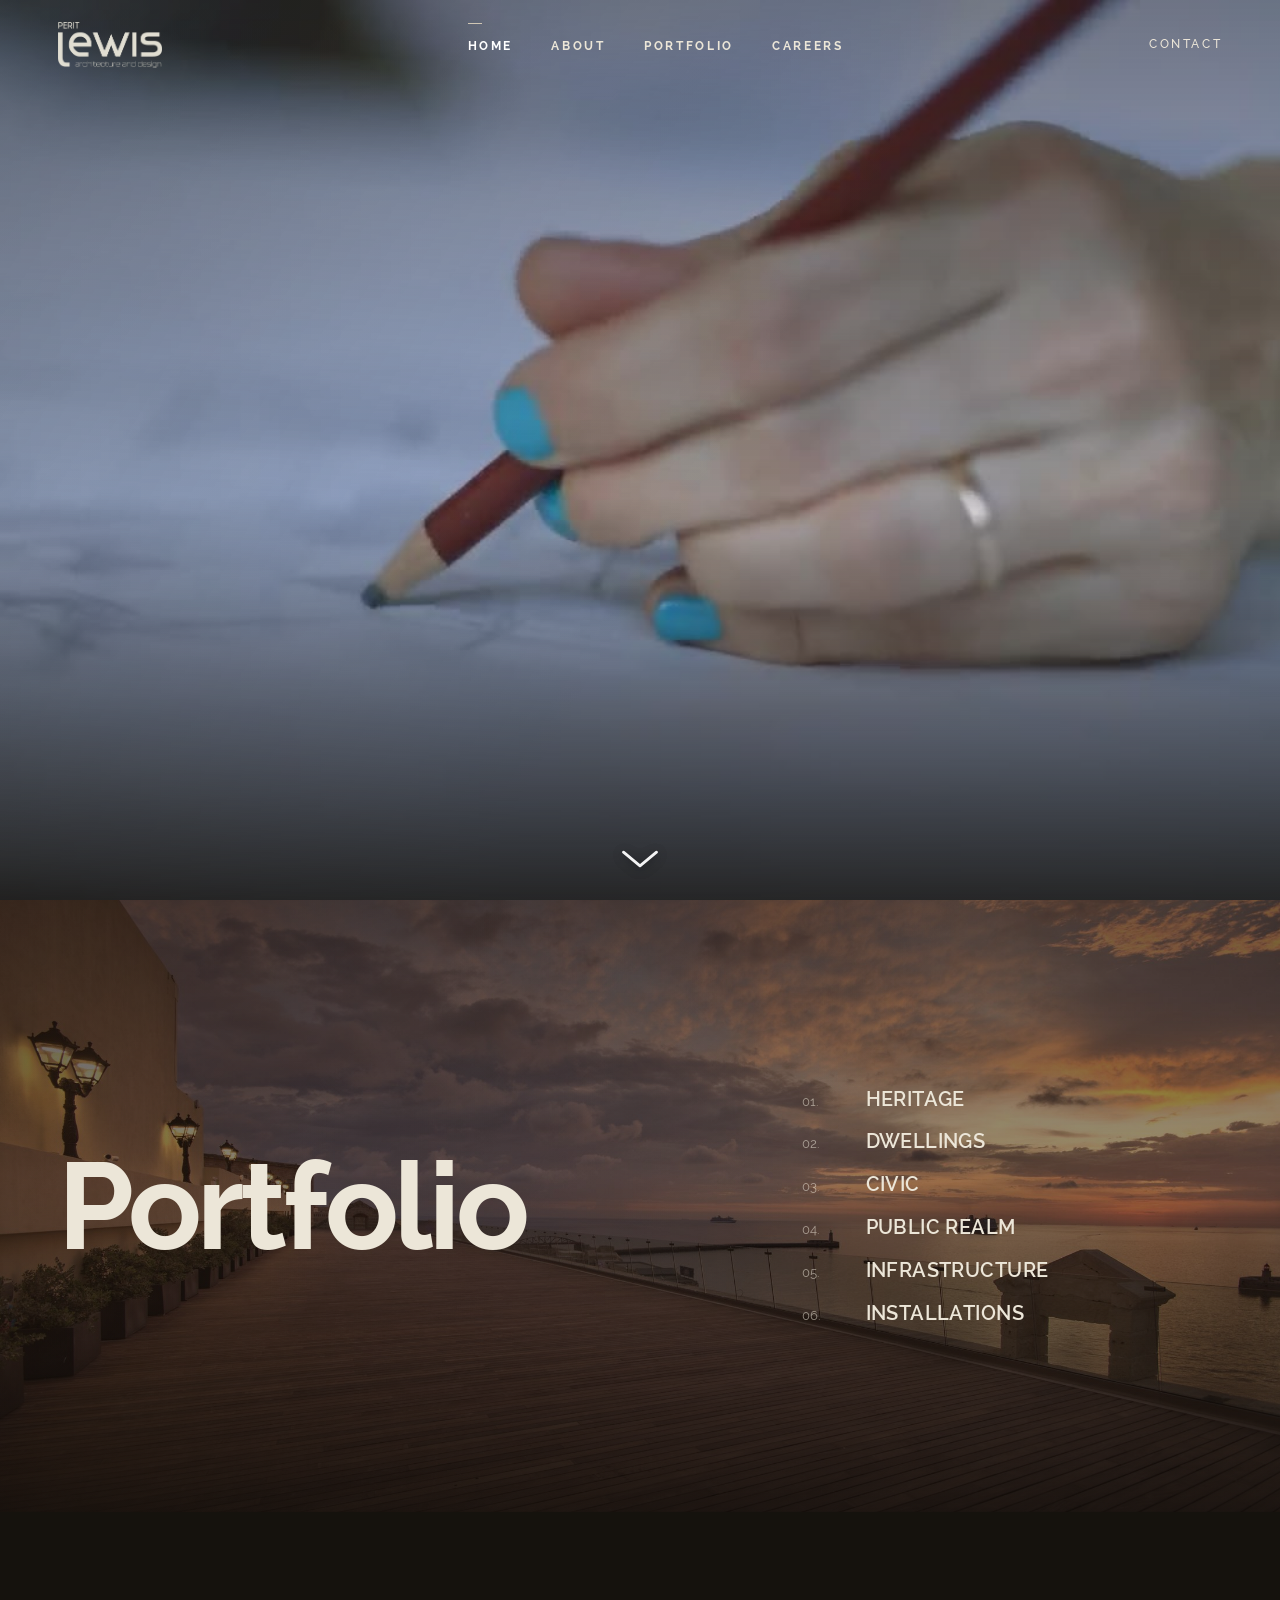
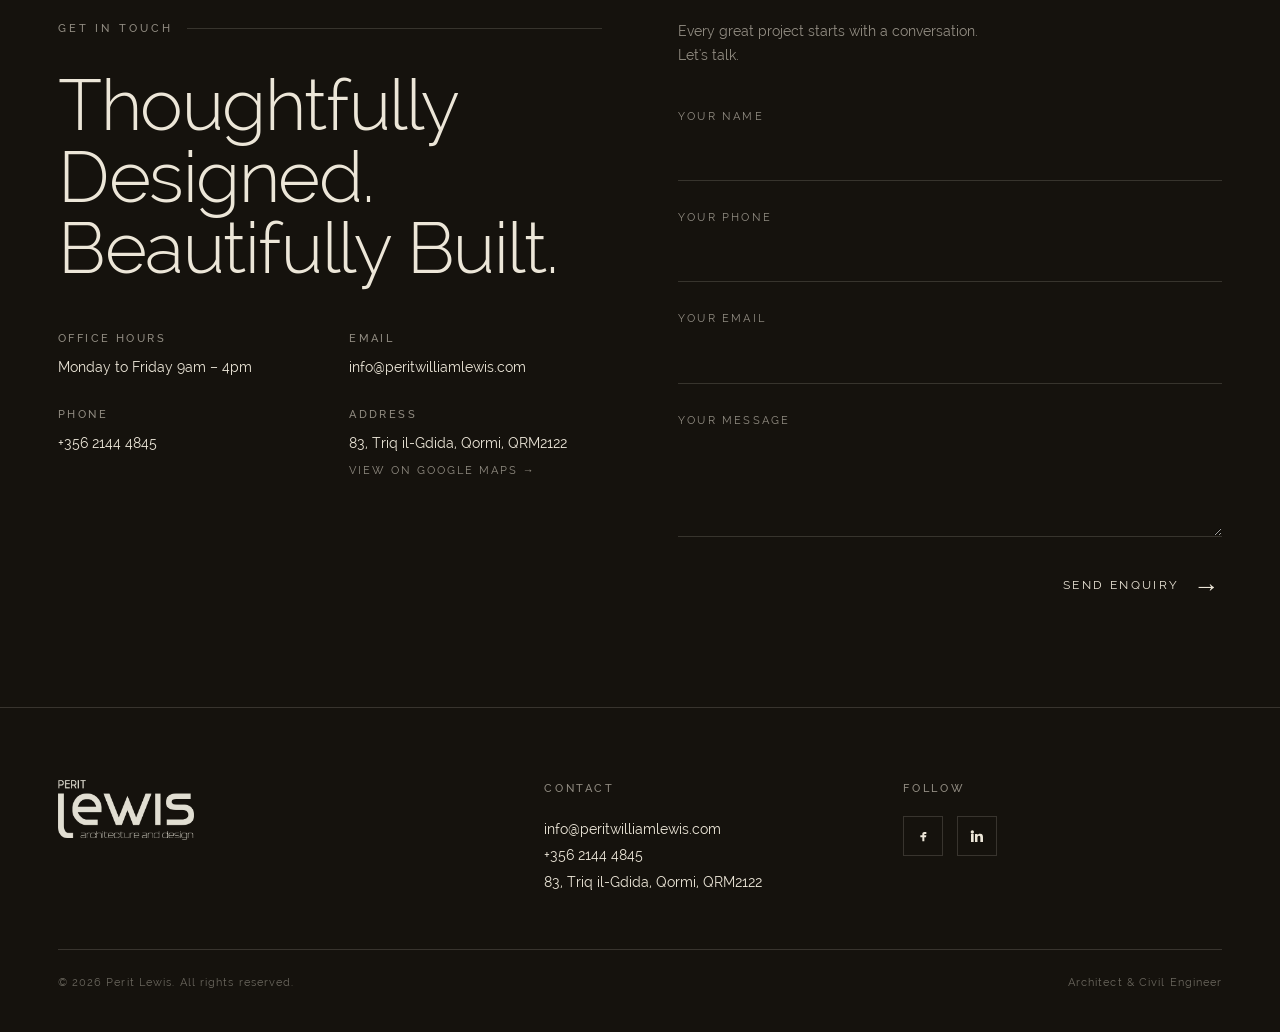
==== index.html @ 50c41ddf "Remove placeholder form note" ====
<!DOCTYPE html>
<html lang="en">
<head>
<meta charset="utf-8">
<meta name="viewport" content="width=device-width,initial-scale=1">
<title>Perit Lewis — Architect &amp; Civil Engineer</title>
<meta name="description" content="Perit William Lewis — architecture and civil engineering. Heritage, dwellings, civic, public realm, infrastructure and installations.">
<!-- KALLISTO: when licensed, add the Adobe Fonts kit here, e.g.
     <link rel="stylesheet" href="https://use.typekit.net/XXXXXXX.css"> -->
<link rel="stylesheet" href="assets/style.css?v=4">
</head>
<body>

<!-- ===================== HEADER ===================== -->
<header class="site-head">
  <a href="index.html" class="logo-link" aria-label="Perit Lewis"><img class="logo" src="assets/img/logo-light.png?v=2" alt="Perit Lewis — architect and civil engineer"></a>
  <nav class="nav">
    <a href="index.html" class="active"><span class="n-main">Home</span></a>
    <a href="about.html"><span class="n-main">About</span></a>
    <a href="portfolio.html"><span class="n-main">Portfolio</span></a>
    <a href="careers.html"><span class="n-main">Careers</span></a>
  </nav>
  <div class="head-right">
    <a href="#contact" class="contact label">Contact</a>
    <button class="menu-btn nav-toggle">Menu</button>
  </div>
</header>

<!-- mobile drawer -->
<div class="drawer">
  <button class="close">Close ✕</button>
  <a href="index.html">home</a>
  <a href="about.html">about</a>
  <a href="portfolio.html">portfolio</a>
  <a href="careers.html">careers</a>
  <a href="#contact">contact</a>
</div>

<!-- ===================== HERO ===================== -->
<section class="hero">
  <div class="hero-media">
    <video class="hero-bg" autoplay muted loop playsinline preload="auto" poster="assets/video/hero-poster.jpg">
      <source src="assets/video/hero.mp4" type="video/mp4">
    </video>
  </div>
  <a class="hero-chevron" href="#pf" aria-label="Scroll down">
    <svg width="40" height="22" viewBox="0 0 28 16" aria-hidden="true"><path d="M2 3 L14 13 L26 3"/></svg>
  </a>
</section>

<!-- ===================== PORTFOLIO (editorial banner) ===================== -->
<section class="pf-stage" id="pf" data-default="assets/img/cat/general.jpg">
  <div class="pf-bg"></div>
  <div class="pf-bg"></div>
  <div class="pf-overlay"></div>

  <div class="pf-content">
    <div class="pf-head">
      <h2 class="pf-title">Portfolio</h2>
    </div>

    <ol class="pf-list">
      <li><a href="portfolio.html#heritage" data-img="assets/img/cat/restoration.jpg">
        <span class="n">01.</span><span class="nm">Heritage</span><span class="ds">Mediterranean Conference Centre / Southern Regional Council Offices</span></a></li>
      <li><a href="portfolio.html#dwellings" data-img="assets/img/cat/residences.jpg">
        <span class="n">02.</span><span class="nm">Dwellings</span><span class="ds">Qormi Town House / Apartments Qawra</span></a></li>
      <li><a href="portfolio.html#civic" data-img="assets/img/cat/buildings.jpg">
        <span class="n">03.</span><span class="nm">Civic</span><span class="ds">Servizz.gov / Vocational Labs / LGBTIQ Hub</span></a></li>
      <li><a href="portfolio.html#realm" data-img="assets/img/cat/open-spaces.jpg">
        <span class="n">04.</span><span class="nm">Public Realm</span><span class="ds">Pollinator Garden / Misraħ il-Karmelitani / Ta' Farsina Housing Estate / Victor Denaro Garden</span></a></li>
      <li><a href="portfolio.html#infrastructure" data-img="assets/img/cat/general.jpg">
        <span class="n">05.</span><span class="nm">Infrastructure</span><span class="ds">Marsalforn Road / Greening Hompesch Road</span></a></li>
      <li><a href="portfolio.html#installations" data-img="assets/img/cat/structures.jpg">
        <span class="n">06.</span><span class="nm">Installations</span><span class="ds">Malta Vision 2050</span></a></li>
    </ol>
  </div>
</section>

<!-- ===================== GET IN TOUCH (single contact point for the whole site) ===================== -->
<section class="dark pad" id="contact">
  <div class="wrap two-col cta-block">
    <div>
      <div class="eyebrow reveal" style="margin-bottom:32px"><span class="label label--mut">Get in Touch</span><span class="line"></span></div>
      <h2 class="cta-title reveal">Thoughtfully Designed. Beautifully Built.</h2>
      <div class="cta-info reveal">
        <div class="blk"><h4>Office Hours</h4><p>Monday to Friday 9am – 4pm</p></div>
        <div class="blk"><h4>Email</h4><a href="mailto:info@peritwilliamlewis.com">info@peritwilliamlewis.com</a></div>
        <div class="blk"><h4>Phone</h4><a href="tel:+35621444845">+356 2144 4845</a></div>
        <div class="blk"><h4>Address</h4><a href="https://www.google.com/maps/search/?api=1&amp;query=83+Triq+il-Gdida+Qormi+QRM2122+Malta" target="_blank" rel="noopener">83, Triq il-Gdida, Qormi, QRM2122<span class="map-link">View on Google Maps →</span></a></div>
      </div>
    </div>
    <div class="reveal">
      <p class="cta-intro">Every great project starts with a conversation. Let's talk.</p>
      <form class="lead-form" onsubmit="return false">
        <div class="field">
          <label for="f-name">Your name</label>
          <input type="text" id="f-name" name="name" autocomplete="name">
        </div>
        <div class="field">
          <label for="f-phone">Your phone</label>
          <input type="tel" id="f-phone" name="phone" autocomplete="tel">
        </div>
        <div class="field">
          <label for="f-email">Your email</label>
          <input type="email" id="f-email" name="email" autocomplete="email">
        </div>
        <div class="field">
          <label for="f-msg">Your message</label>
          <textarea id="f-msg" name="message" rows="3"></textarea>
        </div>
        <button type="submit" class="form-submit">Send enquiry <span class="arr">→</span></button>
      </form>
    </div>
  </div>
</section>

<!-- ===================== FOOTER ===================== -->
<footer class="site-foot">
  <div class="foot-grid">
    <div class="foot-col">
      <a href="index.html" class="logo-link" aria-label="Perit Lewis"><img class="logo" src="assets/img/logo-light.png?v=2" alt="Perit Lewis — architect and civil engineer"></a>
    </div>
    <div class="foot-col">
      <h4>Contact</h4>
      <a href="mailto:info@peritwilliamlewis.com">info@peritwilliamlewis.com</a>
      <a href="tel:+35621444845">+356 2144 4845</a>
      <a href="https://www.google.com/maps/search/?api=1&amp;query=83+Triq+il-Gdida+Qormi+QRM2122+Malta" target="_blank" rel="noopener">83, Triq il-Gdida, Qormi, QRM2122</a>
    </div>
    <div class="foot-col">
      <h4>Follow</h4>
      <div class="socials">
        <a href="#" aria-label="Facebook"><svg viewBox="0 0 24 24"><path d="M14 9h3V6h-3c-1.7 0-3 1.3-3 3v2H8v3h3v6h3v-6h2.5l.5-3H14V9.5c0-.3.2-.5.5-.5z"/></svg></a>
        <a href="#" aria-label="LinkedIn"><svg viewBox="0 0 24 24"><path d="M4.98 3.5A2.5 2.5 0 1 0 5 8.5a2.5 2.5 0 0 0 0-5zM3 9h4v12H3zM9 9h3.8v1.7h.05c.53-1 1.83-2.05 3.77-2.05C20.4 8.65 21 11 21 14.1V21h-4v-6.1c0-1.45-.03-3.3-2-3.3s-2.3 1.57-2.3 3.2V21H9z"/></svg></a>
      </div>
    </div>
  </div>
  <div class="foot-bottom">
    <span>© 2026 Perit Lewis. All rights reserved.</span>
    <span>Architect &amp; Civil Engineer</span>
  </div>
</footer>

<script src="assets/site.js?v=4"></script>
</body>
</html>
---- assets/style.css ----
/* =================================================================
   PERIT LEWIS — Architect & Civil Engineer
   Shared stylesheet · luxury / cinematic direction
   Palette: dark + taupe blend · Type: Kallisto (with fallbacks)
   ================================================================= */

/* ---- Fonts ------------------------------------------------------
   Raleway (self-hosted, primary) + Cormorant Garamond (serif display)
----------------------------------------------------------------- */
@font-face{font-family:'Raleway';font-weight:200;font-style:normal;font-display:swap;src:url('fonts/raleway-200.woff2') format('woff2')}
@font-face{font-family:'Raleway';font-weight:300;font-style:normal;font-display:swap;src:url('fonts/raleway-300.woff2') format('woff2')}
@font-face{font-family:'Raleway';font-weight:400;font-style:normal;font-display:swap;src:url('fonts/raleway-400.woff2') format('woff2')}
@font-face{font-family:'Raleway';font-weight:500;font-style:normal;font-display:swap;src:url('fonts/raleway-500.woff2') format('woff2')}
@font-face{font-family:'Raleway';font-weight:600;font-style:normal;font-display:swap;src:url('fonts/raleway-600.woff2') format('woff2')}
@font-face{font-family:'Raleway';font-weight:700;font-style:normal;font-display:swap;src:url('fonts/raleway-700.woff2') format('woff2')}
@font-face{font-family:'Raleway';font-weight:800;font-style:normal;font-display:swap;src:url('fonts/raleway-800.woff2') format('woff2')}

:root{
  /* Dark cinematic */
  --ink:        #15120d;
  --ink-2:      #1d1812;
  --ink-3:      #272017;

  /* Warm taupe / stone (from the logo) */
  --stone:      #cfc6b4;
  --stone-2:    #bcb29c;
  --stone-deep: #8f8672;
  --paper:      #d9d2c3;   /* light content sections */
  --paper-2:    #cdc5b4;

  /* Text */
  --on-dark:    #ece6d8;
  --on-dark-mut:rgba(236,230,216,.58);
  --on-dark-fnt:rgba(236,230,216,.40);
  --on-paper:   #2a2620;
  --on-paper-mut:#6c6557;

  --line-dark:  rgba(236,230,216,.16);
  --line-paper: rgba(42,38,32,.18);

  --font: 'Raleway',-apple-system,Segoe UI,sans-serif;
  --serif: 'Raleway',-apple-system,Segoe UI,sans-serif;  /* display now Raleway too */
  /* note: former serif-italic display elements are set to normal style in CSS below */

  /* deep oxblood accent */
  --wine:   #5a201b;
  --wine-2: #471913;
  --on-wine:#f0e7d8;

  --maxw: 1480px;
  --gutter: clamp(22px,4.5vw,70px);
  --ease: cubic-bezier(.22,.61,.36,1);
}

*{box-sizing:border-box;margin:0;padding:0}
html{scroll-behavior:smooth}
body{
  font-family:var(--font);
  background:var(--ink);
  color:var(--on-dark);
  -webkit-font-smoothing:antialiased;
  line-height:1.6;
  overflow-x:hidden;
}
img{display:block;max-width:100%}
a{color:inherit;text-decoration:none}

/* ---------- Typographic helpers ---------- */
.label{
  font-size:11px;
  letter-spacing:.28em;
  text-transform:uppercase;
  font-weight:500;
}
.label--mut{color:var(--on-dark-mut)}
.serif-off{font-feature-settings:"ss01"}

h1,h2,h3{font-weight:600;line-height:1.04;letter-spacing:-.01em}
/* Raleway has no italic face loaded — keep display headings upright */
.stack-head,.na-big,.ed-head,.statement .q,.na-dark .sub,.na-card h3{font-style:normal}
.display{
  font-weight:300;
  letter-spacing:-.02em;
  line-height:1.0;
}

/* ===========================================================
   HEADER / NAV
   =========================================================== */
.site-head{
  position:fixed;inset:0 0 auto 0;z-index:50;
  display:flex;align-items:center;justify-content:space-between;
  padding:22px var(--gutter);
  mix-blend-mode:normal;
  transition:background .5s var(--ease),padding .5s var(--ease);
}
.site-head.solid{background:rgba(21,18,13,.82);backdrop-filter:blur(14px);padding-top:16px;padding-bottom:16px}

/* logo image */
.logo-link{display:inline-block;line-height:0}
.logo{height:46px;width:auto;display:block}
.logo--dark{display:none}
.site-foot .logo{height:60px}
@media(max-width:560px){.logo{height:40px}}

/* header over a light section: brown text + dark logo */
.site-head.on-light .n-main,
.site-head.on-light .head-right .contact,
.site-head.on-light .menu-btn{color:var(--on-paper)}
.site-head.on-light .n-sub{color:var(--on-paper-mut)}
.site-head.on-light .menu-btn{border-color:var(--line-paper)}
.site-head.on-light .menu-btn:hover{background:var(--on-paper);color:var(--paper)}
.site-head.on-light .nav a:hover .n-main,
.site-head.on-light .nav a.active .n-main{color:#000}
.site-head.on-light .nav a.active::after{background:var(--wine)}
.site-head.on-light .logo--light{display:none}
.site-head.on-light .logo--dark{display:block}

/* wordmark (recreated logo) */
.wordmark{line-height:.86;display:inline-block}
.wordmark .pre{
  display:block;font-size:10px;letter-spacing:.42em;font-weight:600;
  padding-left:.18em;color:var(--on-dark)
}
.wordmark .name{
  display:block;font-size:30px;font-weight:700;letter-spacing:-.03em;
  text-transform:lowercase;color:var(--on-dark)
}
.wordmark .sub{
  display:block;font-size:7.5px;letter-spacing:.30em;text-transform:lowercase;
  color:var(--on-dark-mut);padding-left:.2em;margin-top:2px
}

.nav{display:flex;gap:clamp(24px,3vw,52px);align-items:flex-start}
.nav a{position:relative}
.nav .n-main{font-size:12px;letter-spacing:.22em;text-transform:uppercase;font-weight:700}
.nav .n-sub{display:block;font-size:8.5px;letter-spacing:.16em;text-transform:uppercase;color:var(--on-dark-fnt);margin-top:5px;max-width:150px}
.nav a:hover .n-main{color:#fff}
.nav a.active .n-main{color:#fff}
.nav a.active::after{content:"";position:absolute;left:0;top:-9px;width:14px;height:1px;background:var(--stone)}

.head-right{display:flex;align-items:center;gap:22px}
.head-right .contact{font-size:12px;letter-spacing:.22em;text-transform:uppercase}
.menu-btn{
  border:1px solid var(--line-dark);background:transparent;color:var(--on-dark);
  font:inherit;font-size:11px;letter-spacing:.22em;text-transform:uppercase;
  padding:11px 18px;cursor:pointer;transition:.35s var(--ease)
}
.menu-btn:hover{background:var(--on-dark);color:var(--ink)}
.nav-toggle{display:none}

/* mobile drawer */
@media(max-width:1040px){
  .nav,.head-right .contact{display:none}
  .nav-toggle{display:inline-flex}
  .drawer{
    position:fixed;inset:0;z-index:60;background:var(--ink);
    transform:translateY(-100%);transition:transform .6s var(--ease);
    display:flex;flex-direction:column;justify-content:center;padding:var(--gutter);gap:8px
  }
  .drawer.open{transform:translateY(0)}
  .drawer a{font-size:34px;font-weight:300;letter-spacing:-.02em;text-transform:lowercase;padding:10px 0;border-bottom:1px solid var(--line-dark)}
  .drawer a .n-sub{font-size:10px;letter-spacing:.18em;text-transform:uppercase;color:var(--on-dark-mut);display:block;margin-top:4px}
  .drawer .close{position:absolute;top:24px;right:var(--gutter);background:none;border:none;color:var(--on-dark);font-size:13px;letter-spacing:.2em;text-transform:uppercase;cursor:pointer}
}
@media(min-width:1041px){.drawer{display:none}}

/* ===========================================================
   PLACEHOLDER IMAGERY
   Real photos are assigned by site.js (data-kw / category).
   The warm gradient below is the fallback if an image fails,
   and ::before lays a cinematic dark grade over every photo.
   Swap each .ph for a real <img> when your photos arrive.
   =========================================================== */
.ph{
  position:relative;overflow:hidden;
  background-color:var(--ink);
  background-size:cover;background-position:center;
  display:flex;align-items:center;justify-content:center;
}
.ph::before{               /* subtle neutral vignette for depth + legibility */
  content:"";position:absolute;inset:0;z-index:1;pointer-events:none;
  background:linear-gradient(160deg,rgba(21,18,13,0) 35%,rgba(21,18,13,.30) 100%);
}
.ph .mark{display:none}    /* diamond hidden once real imagery is in */

/* ===========================================================
   HERO (home + page heads)
   =========================================================== */
.hero{position:relative;height:100svh;min-height:620px;display:flex;flex-direction:column;justify-content:flex-end}
.hero .ph{position:absolute;inset:0}
.hero-media{position:absolute;inset:0;overflow:hidden;background:var(--ink)}
.hero-bg{position:absolute;inset:0;width:100%;height:100%;object-fit:cover;object-position:center}
.hero::after{content:"";position:absolute;inset:0;z-index:1;
  background:
    linear-gradient(to top,rgba(21,18,13,.88) 0%,rgba(40,32,23,.18) 45%,rgba(21,18,13,.5) 100%),
    linear-gradient(120deg,rgba(143,134,114,.20) 0%,rgba(143,134,114,0) 55%)}
.hero-inner{position:relative;z-index:2;padding:0 var(--gutter) clamp(34px,6vh,64px);display:grid;grid-template-columns:1fr auto;align-items:end;gap:30px}
.hero-counter{position:absolute;left:var(--gutter);bottom:46%;z-index:2;font-size:13px;letter-spacing:.2em}
.hero-counter b{font-weight:600}
.hero-counter span{color:var(--on-dark-mut)}
.hero h1{font-weight:300;font-size:clamp(34px,5.4vw,76px);letter-spacing:-.02em}
.hero h1 small{display:block;font-size:.42em;font-weight:300;color:var(--on-dark-mut);letter-spacing:0;margin-top:.4em}
.hero-desc{max-width:340px;font-size:13.5px;color:var(--on-dark-mut);line-height:1.7}
.view-project{font-size:13px;letter-spacing:.04em;border-bottom:1px solid var(--stone);padding-bottom:4px;white-space:nowrap;transition:.35s}
.view-project:hover{color:#fff;border-color:#fff}
.scroll-cue{position:absolute;right:var(--gutter);bottom:clamp(34px,6vh,64px);z-index:2;font-size:11px;letter-spacing:.24em;color:var(--on-dark-mut)}
.hero-dots{position:absolute;left:var(--gutter);bottom:clamp(34px,6vh,64px);z-index:2;display:flex;gap:7px}
.hero-dots i{width:18px;height:2px;background:rgba(255,255,255,.25)}
.hero-dots i.on{background:var(--stone)}
/* minimal down-chevron scroll cue */
.hero-chevron{position:absolute;left:50%;bottom:30px;z-index:4;transform:translateX(-50%);
  color:#fff;opacity:.95;animation:chevBounce 2.2s ease-in-out infinite}
.hero-chevron svg{display:block;width:40px;height:auto;fill:none;stroke:currentColor;stroke-width:2;stroke-linecap:round;stroke-linejoin:round;filter:drop-shadow(0 2px 6px rgba(0,0,0,.55))}
.hero-chevron:hover{opacity:1}
@keyframes chevBounce{0%,100%{transform:translate(-50%,0)}50%{transform:translate(-50%,7px)}}
@media (prefers-reduced-motion: reduce){.hero-chevron{animation:none}}

/* ===========================================================
   SECTIONS
   =========================================================== */
section{position:relative}
.wrap{max-width:var(--maxw);margin:0 auto;padding-left:var(--gutter);padding-right:var(--gutter)}
.pad{padding-top:clamp(80px,12vh,150px);padding-bottom:clamp(80px,12vh,150px)}
.paper{background:var(--paper);color:var(--on-paper)}
.paper .label--mut{color:var(--on-paper-mut)}
.paper .line{background:var(--line-paper)}
.dark{background:var(--ink)}

.eyebrow{display:flex;align-items:center;gap:14px;margin-bottom:30px}
.eyebrow .line{flex:1;height:1px;background:var(--line-dark)}
.paper .eyebrow .line{background:var(--line-paper)}

.lead{font-weight:300;font-size:clamp(24px,3.2vw,46px);line-height:1.18;letter-spacing:-.015em;max-width:18ch}
.two-col{display:grid;grid-template-columns:1fr 1fr;gap:clamp(30px,6vw,90px);align-items:start}
@media(max-width:820px){.two-col{grid-template-columns:1fr;gap:40px}}
.body p{font-size:15.5px;line-height:1.85;color:inherit;opacity:.85;margin-bottom:1.2em;max-width:60ch}
.placeholder-note{font-size:11px;letter-spacing:.04em;color:var(--on-paper-mut);font-style:italic;opacity:.8}
.dark .placeholder-note{color:var(--on-dark-fnt)}

/* featured projects strip */
.feat-grid{display:grid;grid-template-columns:repeat(12,1fr);gap:clamp(12px,1.6vw,22px)}
.feat{grid-column:span 6;cursor:pointer}
.feat:first-child{grid-column:span 6}
.feat .ph{aspect-ratio:4/3}
.feat-meta{display:flex;justify-content:space-between;align-items:baseline;margin-top:16px;gap:16px}
.feat-meta .ttl{font-size:18px;font-weight:500}
.feat-meta .loc{font-size:12px;color:var(--on-dark-mut);letter-spacing:.04em}
.feat .cat{font-size:10px;letter-spacing:.22em;text-transform:uppercase;color:var(--on-dark-fnt);margin-top:6px}
@media(max-width:720px){.feat{grid-column:span 12!important}}

/* portfolio editorial banner (home) */
.pf-stage{position:relative;overflow:hidden;min-height:68svh;display:flex;align-items:center;background:var(--ink)}
.pf-bg{position:absolute;inset:0;background-size:cover;background-position:center;opacity:0;
  transition:opacity .65s var(--ease);will-change:opacity}
.pf-bg.show{opacity:1}
.pf-overlay{position:absolute;inset:0;pointer-events:none;
  background:
    linear-gradient(to top,rgba(15,12,9,.88) 0%,rgba(15,12,9,.42) 55%,rgba(15,12,9,.58) 100%),
    linear-gradient(120deg,rgba(86,52,32,.30) 0%,rgba(15,12,9,0) 60%)}  /* warm tint */
.pf-content{position:relative;z-index:2;width:100%;max-width:var(--maxw);margin:0 auto;
  padding:0 var(--gutter);
  display:flex;justify-content:space-between;align-items:center;gap:clamp(30px,5vw,80px);flex-wrap:wrap}
.pf-pre{display:block;font-size:11px;letter-spacing:.30em;text-transform:uppercase;color:var(--on-dark-mut);margin-bottom:16px}
.pf-title{font-size:clamp(56px,9.5vw,150px);font-weight:700;letter-spacing:-.035em;line-height:.86}
.pf-list{list-style:none;min-width:min(420px,100%)}
.pf-list a{display:grid;grid-template-columns:2.6em auto;gap:0 22px;align-items:baseline;
  padding:5px 0;color:var(--on-dark);transition:opacity .3s var(--ease)}
.pf-list .n{font-size:13px;color:var(--on-dark-mut)}
.pf-list .nm{font-weight:600;font-size:clamp(16px,1.6vw,22px);letter-spacing:.02em;text-transform:uppercase}
.pf-list .ds{display:none}
.pf-list:hover a:not(:hover){opacity:.4}
.pf-list a:hover .nm{color:#fff}
@media(max-width:760px){
  .pf-content{flex-direction:column;align-items:flex-start}
}

/* CTAs */
.cta-row{display:flex;flex-wrap:wrap;gap:18px;margin-top:40px}
.btn{
  display:inline-flex;align-items:center;gap:12px;
  border:1px solid var(--line-dark);padding:18px 30px;
  font-size:12px;letter-spacing:.2em;text-transform:uppercase;
  transition:.4s var(--ease)
}
.btn .arr{transition:transform .4s var(--ease)}
.btn:hover{background:var(--on-dark);color:var(--ink);border-color:var(--on-dark)}
.btn:hover .arr{transform:translateX(6px)}
.btn--solid{background:var(--stone);color:var(--ink);border-color:var(--stone)}
.btn--solid:hover{background:#fff;border-color:#fff}
.paper .btn{border-color:var(--line-paper)}
.paper .btn:hover{background:var(--ink);color:var(--on-dark)}

/* tagline + enquiry form */
.cta-block{align-items:start}
.cta-title{font-weight:300;font-size:clamp(34px,5.6vw,82px);line-height:1.0;letter-spacing:-.02em;max-width:13ch}
.cta-intro{font-size:14px;color:var(--on-dark-mut);line-height:1.7;max-width:34ch;margin-bottom:40px}
.lead-form .field{margin-bottom:28px}
.lead-form label{display:block;font-size:11px;letter-spacing:.2em;text-transform:uppercase;color:var(--on-dark-mut);margin-bottom:10px}
.lead-form input,.lead-form textarea{width:100%;background:transparent;border:0;border-bottom:1px solid var(--line-dark);color:var(--on-dark);font:inherit;font-size:18px;font-weight:300;padding:4px 0 12px;outline:none;transition:border-color .3s var(--ease)}
.lead-form textarea{resize:vertical;min-height:70px;line-height:1.5}
.lead-form input::placeholder,.lead-form textarea::placeholder{color:var(--on-dark-fnt)}
.lead-form input:focus,.lead-form textarea:focus{border-color:var(--stone)}
.form-submit{margin:6px 0 0 auto;display:flex;align-items:center;gap:14px;background:none;border:0;color:var(--on-dark);font:inherit;font-size:12px;letter-spacing:.2em;text-transform:uppercase;cursor:pointer;transition:color .3s}
.form-submit .arr{font-size:26px;line-height:1;transition:transform .35s var(--ease)}
.form-submit:hover{color:#fff}
.form-submit:hover .arr{transform:translateX(8px)}

/* facebook feed placeholder */
.fb{display:grid;grid-template-columns:repeat(3,1fr);gap:clamp(12px,1.6vw,22px)}
@media(max-width:720px){.fb{grid-template-columns:1fr}}
.fb-card{border:1px solid var(--line-dark);padding:24px;min-height:230px;display:flex;flex-direction:column;justify-content:space-between;background:var(--ink-2)}
.fb-card .top{display:flex;align-items:center;gap:10px;font-size:11px;letter-spacing:.16em;text-transform:uppercase;color:var(--on-dark-mut)}
.fb-card .dot{width:26px;height:26px;border-radius:50%;background:var(--ink-3);display:grid;place-items:center;font-size:11px}
.fb-card p{font-size:13.5px;color:var(--on-dark-mut);line-height:1.6}
.fb-card .when{font-size:10px;letter-spacing:.18em;text-transform:uppercase;color:var(--on-dark-fnt)}

/* ===========================================================
   PORTFOLIO
   =========================================================== */
.filters{display:flex;flex-wrap:wrap;gap:10px;margin-top:34px}
.filter{
  background:transparent;border:1px solid var(--line-dark);color:var(--on-dark-mut);
  font:inherit;font-size:11px;letter-spacing:.18em;text-transform:uppercase;
  padding:11px 20px;cursor:pointer;transition:.3s var(--ease)
}
.filter:hover{color:#fff;border-color:var(--stone)}
.filter.active{background:var(--stone);color:var(--ink);border-color:var(--stone)}

.grid{display:grid;grid-template-columns:repeat(3,1fr);gap:clamp(14px,2vw,28px);margin-top:46px}
@media(max-width:980px){.grid{grid-template-columns:repeat(2,1fr)}}
@media(max-width:600px){.grid{grid-template-columns:1fr}}
.card{cursor:pointer;opacity:1;transition:opacity .5s var(--ease),transform .5s var(--ease)}
.card.hide{display:none}
.card .ph{aspect-ratio:3/4;transition:transform .9s var(--ease)}
.card:hover .ph{transform:scale(1.03)}
.card .frame{overflow:hidden}
.card .meta{margin-top:16px}
.card .cat{font-size:10px;letter-spacing:.22em;text-transform:uppercase;color:var(--stone-deep)}
.card .ttl{font-size:19px;font-weight:500;margin-top:8px}
.card .sub{font-size:12.5px;color:var(--on-dark-mut);margin-top:5px;letter-spacing:.03em}

/* ===========================================================
   PORTFOLIO — light, gridded (editorial)
   =========================================================== */
.pf2{background:#eceae6;color:#17140f;position:relative;overflow:hidden}
.pf2::before{content:"";position:absolute;inset:0;z-index:0;pointer-events:none;
  background-image:repeating-linear-gradient(90deg,rgba(23,20,15,.06) 0 1px,transparent 1px calc(100%/12))}
.pf2 .wrap{position:relative;z-index:1}

.pf2-hero{display:grid;grid-template-columns:1.32fr .68fr;gap:clamp(30px,5vw,70px);align-items:end;
  padding:calc(var(--gutter) + 116px) 0 clamp(20px,4vh,40px)}
.pf2-title{font-weight:800;font-size:clamp(64px,13vw,210px);line-height:.82;letter-spacing:-.045em}
.pf2-title sup{font-size:.16em;font-weight:400;vertical-align:super;margin-left:.08em}
.pf2-intro-row{margin-top:clamp(28px,5vh,56px);max-width:680px}
.pf2-tag{font-family:ui-monospace,Menlo,Consolas,monospace;font-size:12px;letter-spacing:.12em;white-space:nowrap;padding-top:3px}
.pf2-lead{font-size:clamp(15px,1.25vw,18px);line-height:1.6}
.pf2-hero-right{position:relative}
.pf2-count{font-size:clamp(22px,2.4vw,34px);font-weight:600;margin-bottom:16px}
.pf2-hero-img{width:100%;aspect-ratio:3/4;object-fit:cover;display:block}
.pf2-scroll{font-size:13px;letter-spacing:.02em;padding-bottom:26px}
@media(max-width:820px){.pf2-hero{grid-template-columns:1fr;align-items:start;gap:34px}.pf2-intro-row{grid-template-columns:1fr;gap:12px}}

.pf2-filters{display:flex;flex-wrap:wrap;gap:9px;position:relative;z-index:1;padding-top:6px}
.pf2-filters .filter{border:1px solid rgba(23,20,15,.22);color:rgba(23,20,15,.6);background:transparent}
.pf2-filters .filter:hover{color:#000;border-color:#000}
.pf2-filters .filter.active{background:#17140f;color:#eceae6;border-color:#17140f}

.pf2-grid{columns:2;column-gap:clamp(24px,5vw,80px);position:relative;z-index:1;
  padding:clamp(40px,7vh,80px) 0 clamp(80px,12vh,140px)}
@media(max-width:680px){.pf2-grid{columns:1}}
.pf2-card{display:block;break-inside:avoid;margin-bottom:clamp(46px,8vh,86px);text-decoration:none;color:inherit}
.pf2-card.hide{display:none}
/* asymmetry: varied widths + alignment + vertical offsets */
.pf2-card:nth-child(5n+1){width:100%}
.pf2-card:nth-child(5n+2){width:74%;margin-left:auto}
.pf2-card:nth-child(5n+3){width:90%}
.pf2-card:nth-child(5n+4){width:66%}
.pf2-card:nth-child(5n+5){width:84%;margin-left:auto}
.pf2-card:nth-child(4n+1){margin-top:0}
.pf2-card:nth-child(4n+2){margin-top:clamp(40px,7vh,100px)}
.pf2-card:nth-child(4n+3){margin-top:clamp(16px,3vh,44px)}
.pf2-card:nth-child(4n+4){margin-top:clamp(64px,11vh,150px)}
@media(max-width:680px){.pf2-card{width:100%!important;margin-left:0!important;margin-top:0!important}}
.pf2-frame{position:relative;overflow:hidden;background:#dcd9d3}
.pf2-frame img{width:100%;height:100%;display:block;object-fit:cover;transition:transform 1s var(--ease)}
.pf2-card:hover .pf2-frame img{transform:scale(1.04)}
.pf2-card.s-tall .pf2-frame{aspect-ratio:3/4}
.pf2-card.s-wide .pf2-frame{aspect-ratio:4/3}
.pf2-card.s-sq .pf2-frame{aspect-ratio:1/1}
.pf2-view{position:absolute;top:14px;right:14px;background:rgba(236,234,230,.88);backdrop-filter:blur(4px);
  font-size:11px;letter-spacing:.2em;text-transform:uppercase;padding:9px 16px;opacity:0;transform:translateY(-6px);transition:.4s var(--ease)}
.pf2-card:hover .pf2-view{opacity:1;transform:none}
.pf2-meta{display:flex;justify-content:space-between;align-items:baseline;gap:14px;margin-top:15px}
.pf2-name{font-size:clamp(15px,1.3vw,19px);letter-spacing:.04em;text-transform:uppercase;font-weight:600;line-height:1.15}
.pf2-cat{display:block;font-size:10px;letter-spacing:.22em;text-transform:uppercase;color:rgba(23,20,15,.5);margin-top:5px}
.pf2-year{font-size:13px;letter-spacing:.05em;color:rgba(23,20,15,.55);white-space:nowrap}

/* light header bar (when scrolled on a light page) */
.site-head.solid.on-light{background:rgba(236,234,230,.9)}

/* ===========================================================
   CAREERS — light, alternating job rows (FRAMA-style)
   =========================================================== */
.careers{background:#eceae6;color:#17140f;position:relative;overflow:hidden}
.careers::before{content:"";position:absolute;inset:0;z-index:0;pointer-events:none;
  background-image:repeating-linear-gradient(90deg,rgba(23,20,15,.06) 0 1px,transparent 1px calc(100%/12))}
.careers .wrap{position:relative;z-index:1}
.btn-ink{background:#17140f;color:#eceae6;border-color:#17140f}
.btn-ink:hover{background:transparent;color:#17140f;border-color:#17140f}

.jobs{padding-bottom:clamp(70px,11vh,140px)}
.job{display:grid;grid-template-columns:minmax(200px,32%) 1fr minmax(190px,24%);
  gap:clamp(24px,4vw,56px);align-items:center;
  border-top:1px solid rgba(23,20,15,.16);padding:clamp(34px,5.5vh,68px) 0}
.job:last-child{border-bottom:1px solid rgba(23,20,15,.16)}
.job-frame{overflow:hidden;background:#dcd9d3}
.job-frame img{width:100%;aspect-ratio:4/3;object-fit:cover;display:block;transition:transform 1s var(--ease)}
.job:hover .job-frame img{transform:scale(1.05)}
.job-title{font-size:clamp(34px,5.4vw,86px);font-weight:700;line-height:.9;letter-spacing:-.03em}
.job-meta{margin-top:16px;font-size:11px;letter-spacing:.2em;text-transform:uppercase;color:rgba(23,20,15,.55)}
.job-desc{font-size:12.5px;line-height:1.78;color:rgba(23,20,15,.72)}
.job-apply{display:inline-block;margin-top:18px;font-size:11px;letter-spacing:.2em;text-transform:uppercase;
  border-bottom:1px solid #17140f;padding-bottom:3px;transition:.3s}
.job-apply:hover{opacity:.6}
/* alternate: image on the right */
.job:nth-child(even){grid-template-columns:minmax(190px,24%) 1fr minmax(200px,32%)}
.job:nth-child(even) .job-frame{order:3}
.job:nth-child(even) .job-main{order:2}
.job:nth-child(even) .job-side{order:1}
@media(max-width:820px){
  .job,.job:nth-child(even){grid-template-columns:1fr;gap:18px}
  .job-frame,.job-main,.job-side{order:0!important}
  .job-frame img{aspect-ratio:16/10}
}

/* ===========================================================
   ABOUT (editorial)
   =========================================================== */
.about-hero{display:grid;grid-template-columns:1.05fr .95fr;gap:clamp(30px,5vw,80px);align-items:center}
@media(max-width:880px){.about-hero{grid-template-columns:1fr;gap:36px}}
.about-display{line-height:.88;margin-top:18px}
.about-display .big{display:block;font-size:clamp(72px,13vw,200px);font-weight:700;letter-spacing:-.045em}
.about-display .sub{display:block;font-size:clamp(30px,5.2vw,76px);font-weight:300;letter-spacing:-.02em;margin-top:.06em}
.about-hero .ph{aspect-ratio:4/5;width:100%}
.about-lead{font-size:clamp(18px,1.7vw,23px);line-height:1.7;font-weight:300;max-width:60ch;color:var(--on-dark)}
.about-body{columns:2;column-gap:clamp(30px,5vw,72px)}
.about-body p{font-size:15px;line-height:1.85;color:var(--on-dark);opacity:.82;margin-bottom:1.2em;break-inside:avoid}
@media(max-width:760px){.about-body{columns:1}}

/* stat circles */
.stats{display:grid;grid-template-columns:repeat(4,1fr);gap:clamp(16px,2.5vw,40px);max-width:980px;margin:0 auto}
@media(max-width:680px){.stats{grid-template-columns:repeat(2,1fr);gap:24px}}
.stat{aspect-ratio:1;border-radius:50%;border:1px solid var(--line-dark);display:flex;flex-direction:column;align-items:center;justify-content:center;text-align:center;padding:18px;transition:border-color .4s var(--ease)}
.stat:hover{border-color:var(--stone)}
.stat .num{font-size:clamp(22px,2.6vw,40px);font-weight:300;letter-spacing:-.01em;line-height:1}
.stat .lab{font-size:9.5px;letter-spacing:.2em;text-transform:uppercase;color:var(--on-dark-mut);margin-top:12px;line-height:1.5;max-width:14ch}

/* stacked headline + offset note (reference layout) */
.about-hero{align-items:end}
.stack-head{font-family:var(--serif);font-style:italic;font-weight:500;font-size:clamp(56px,9.5vw,150px);line-height:.86;letter-spacing:-.02em;margin-top:18px}
.stack-head span{display:block}

/* about copy as divided rows (each paragraph = a section) */
.about-rows{border-bottom:1px solid var(--line-dark)}
.about-row{border-top:1px solid var(--line-dark);display:grid;grid-template-columns:72px 1fr;gap:clamp(20px,4vw,64px);
  padding:clamp(28px,4.5vh,52px) 0;align-items:start;transition:padding .3s var(--ease)}
.about-row:hover{padding-left:6px}
.about-row .ar-num{font-size:12px;letter-spacing:.22em;color:var(--stone-deep);padding-top:5px}
.about-row .ar-text{font-size:clamp(15px,1.25vw,17px);line-height:1.8;color:var(--on-dark);opacity:.88;max-width:74ch}
@media(max-width:640px){.about-row{grid-template-columns:1fr;gap:10px}}

/* oxblood statement band */
.statement{background:var(--wine);color:var(--on-wine);text-align:center;
  padding:clamp(70px,13vh,160px) var(--gutter)}
.statement .q{font-family:var(--serif);font-style:italic;font-weight:500;
  font-size:clamp(28px,4.3vw,66px);line-height:1.16;letter-spacing:-.01em;
  max-width:20ch;margin:0 auto}

/* editorial block: big image + serif heading + columns + offset image */
.editorial{display:grid;grid-template-columns:1fr 1fr;gap:clamp(28px,5vw,76px);align-items:start}
@media(max-width:880px){.editorial{grid-template-columns:1fr;gap:36px}}
.ed-img-main{width:100%;aspect-ratio:3/4;object-fit:cover;background:var(--ink-2)}
.ed-head{font-family:var(--serif);font-style:italic;font-weight:500;
  font-size:clamp(34px,4.6vw,70px);line-height:1.04;letter-spacing:-.01em;margin-bottom:28px}
.ed-cols{columns:2;column-gap:clamp(24px,3vw,40px)}
.ed-cols p{font-size:13.5px;line-height:1.85;color:var(--on-dark);opacity:.82;margin-bottom:1em;break-inside:avoid}
@media(max-width:520px){.ed-cols{columns:1}}
.ed-img-2{width:66%;margin:clamp(26px,4vh,44px) 0 0 auto;aspect-ratio:4/3;object-fit:cover;display:block;background:var(--ink-2)}

/* faint vertical column rules (echoes the portfolio grid) */
.gridlines{position:relative}
.gridlines::before{content:"";position:absolute;inset:0;z-index:0;pointer-events:none;
  background-image:repeating-linear-gradient(90deg,rgba(236,230,216,.05) 0 1px,transparent 1px calc(100%/12))}
.gridlines > *{position:relative;z-index:1}

/* === ABOUT — editorial (Nora layout, brand colours) === */
.na-hero{background:var(--ink);color:var(--on-dark);text-align:center;
  padding:calc(var(--gutter) + 104px) var(--gutter) clamp(60px,9vh,120px)}
.na-title{position:relative;z-index:3;color:var(--on-dark);font-family:var(--serif);font-weight:600;font-size:clamp(60px,11.4vw,140px);line-height:.9;letter-spacing:-.02em}
.na-eyebrow{font-size:11px;letter-spacing:.3em;text-transform:uppercase;color:var(--stone);margin-bottom:clamp(16px,3vh,30px)}
/* collage rises so the image overlaps just the base of the title */
.na-collage{position:relative;z-index:1;max-width:1080px;margin:clamp(-58px,-3.4vw,-26px) auto 0}
@media(max-width:820px){.na-collage{margin-top:clamp(-44px,-7vw,-20px)}}
.na-img-main{display:block;width:60%;margin:0 auto;aspect-ratio:3/4;object-fit:cover}
.na-img-small{position:absolute;left:0;bottom:9%;width:22%;aspect-ratio:3/4;object-fit:cover;box-shadow:0 20px 50px rgba(0,0,0,.28)}
.na-card{position:absolute;right:0;top:50%;transform:translateY(-44%);width:35%;
  background:#efe9dd;color:var(--on-paper);padding:clamp(24px,2.4vw,40px);text-align:left;
  box-shadow:0 30px 70px rgba(0,0,0,.20)}
.na-card h3{font-family:var(--serif);font-weight:500;font-size:clamp(21px,1.9vw,30px);line-height:1.22;margin-bottom:16px}
.na-card p{font-size:13px;line-height:1.72;color:var(--on-paper-mut);margin-bottom:22px}
.na-card .btn{border-color:rgba(42,38,32,.3);color:var(--on-paper);padding:14px 22px;font-size:11px}
.na-card .btn:hover{background:var(--ink);color:var(--on-dark);border-color:var(--ink)}
@media(max-width:820px){
  .na-hero{padding-bottom:clamp(26px,4vh,44px)}
  .na-collage{max-width:none;margin-left:0;margin-right:0;margin-top:clamp(-44px,-7vw,-20px)}
  /* hero image full-bleed to the viewport edges */
  .na-img-main{width:100vw;margin-left:50%;transform:translateX(-50%)}
  .na-img-small{display:none}   /* hide secondary collage image on mobile */
  .na-card{position:static;width:100%;transform:none;margin-top:0}
  .na-statement{padding-top:clamp(26px,4vh,42px)}
}

/* centered statement + two columns */
.na-statement{background:var(--ink);color:var(--on-dark);
  padding:clamp(40px,7vh,90px) var(--gutter) clamp(70px,11vh,150px)}
.na-big{font-family:var(--serif);font-weight:500;font-size:clamp(30px,4.6vw,70px);line-height:1.1;
  letter-spacing:-.015em;text-align:center;max-width:22ch;margin:0 auto clamp(40px,6vh,72px)}
.na-twocol{max-width:920px;margin:0 auto;display:grid;grid-template-columns:1fr 1fr;gap:clamp(28px,5vw,70px)}
.na-twocol p{font-size:14px;line-height:1.85;color:var(--on-dark);opacity:.82}
@media(max-width:680px){.na-twocol{grid-template-columns:1fr;gap:18px}}

/* dark "behind the practice" — text tastefully over image */
.na-dark{position:relative;overflow:hidden;min-height:90svh;display:flex;align-items:center;background:var(--ink)}
.na-dark .na-bg{position:absolute;inset:0;width:100%;height:100%;object-fit:cover}
.na-dark::after{content:"";position:absolute;inset:0;
  background:linear-gradient(90deg,rgba(13,10,7,.92) 0%,rgba(13,10,7,.7) 36%,rgba(13,10,7,.2) 66%,rgba(13,10,7,.4) 100%)}
.na-dark-text{position:relative;z-index:2;width:100%;max-width:var(--maxw);margin:0 auto;padding:0 var(--gutter)}
.na-dark-inner{max-width:560px}
.na-dark .kicker{font-size:11px;letter-spacing:.3em;text-transform:uppercase;color:var(--stone);margin-bottom:22px}
.na-dark h2{font-family:var(--serif);font-weight:500;font-size:clamp(40px,5.5vw,84px);line-height:.96;margin-bottom:20px}
.na-dark .sub{font-family:var(--serif);font-style:italic;font-size:clamp(19px,2vw,30px);line-height:1.3;
  color:var(--on-dark);margin-bottom:26px;max-width:34ch}
.na-dark .body p{font-size:14px;line-height:1.85;color:var(--on-dark);opacity:.82;margin-bottom:1em;max-width:52ch}
@media(max-width:820px){
  .na-dark{min-height:auto;padding:clamp(70px,12vh,120px) 0}
  .na-dark::after{background:linear-gradient(90deg,rgba(13,10,7,.9),rgba(13,10,7,.6))}
}

/* === ABOUT — Rootsy-style split hero === */
.ab-hero{position:relative;display:grid;grid-template-columns:1.32fr 1fr;min-height:94svh}
.ab-cell{position:relative;overflow:hidden}
.ab-cell .bg{position:absolute;inset:0;width:100%;height:100%;object-fit:cover}
.ab-left::after{content:"";position:absolute;inset:0;background:linear-gradient(90deg,rgba(13,10,7,.55),rgba(13,10,7,.25) 60%,rgba(13,10,7,.5))}
.ab-right::after{content:"";position:absolute;inset:0;background:linear-gradient(180deg,rgba(20,24,16,.55),rgba(13,12,8,.62))}
/* big italic wordmark overlapping the seam */
.ab-mark{position:absolute;z-index:5;left:var(--gutter);top:50%;transform:translateY(-50%);white-space:nowrap;color:var(--on-wine)}
.ab-mark .big{display:block;font-family:var(--serif);font-style:italic;font-weight:500;font-size:clamp(64px,12vw,210px);line-height:.86}
.ab-mark .sub{display:block;font-family:var(--serif);font-style:italic;font-size:clamp(15px,1.7vw,27px);text-align:right;opacity:.9;margin-top:-.15em;padding-right:.4em}
/* right panel content */
.ab-right-inner{position:relative;z-index:3;height:100%;display:flex;flex-direction:column;justify-content:center;align-items:center;text-align:center;gap:clamp(20px,3vh,34px);padding:clamp(40px,7vh,90px) clamp(24px,4vw,56px)}
.ab-phrase{font-family:var(--serif);font-style:italic;color:var(--on-wine);font-size:clamp(22px,2.5vw,42px);line-height:1.1}
.ab-box{border:1px solid rgba(240,231,216,.38);background:rgba(15,14,9,.28);backdrop-filter:blur(3px);padding:22px 34px;display:flex;flex-direction:column;gap:11px;min-width:180px}
.ab-box a{font-size:12px;letter-spacing:.2em;text-transform:uppercase;color:var(--on-wine);transition:.3s}
.ab-box a:hover{color:#fff}
.btn-cream{border-color:rgba(240,231,216,.55);color:var(--on-wine)}
.btn-cream:hover{background:var(--on-wine);color:var(--wine);border-color:var(--on-wine)}
@media(max-width:820px){
  .ab-hero{grid-template-columns:1fr;min-height:auto}
  .ab-left{min-height:62svh}
  .ab-mark{left:50%;transform:translate(-50%,-50%);text-align:center}
  .ab-mark .sub{text-align:center}
  .ab-right{min-height:78svh}
}
.about-aside{align-self:end;padding-bottom:10px}
.about-aside-lead{font-size:clamp(16px,1.5vw,21px);letter-spacing:.01em;color:var(--on-dark-mut);line-height:1.6;margin-bottom:20px;max-width:30ch}
.about-aside-link{display:inline-block;font-size:12px;letter-spacing:.18em;text-transform:uppercase;border-bottom:1px solid var(--stone);padding-bottom:4px;transition:.3s}
.about-aside-link:hover{color:#fff;border-color:#fff}

/* image gallery */
.gallery-head{display:flex;justify-content:space-between;align-items:flex-end;gap:20px;flex-wrap:wrap;margin-bottom:clamp(24px,4vh,40px)}
.gallery-wrap{display:grid;grid-template-columns:auto 1fr;gap:clamp(14px,2.5vw,36px)}
.g-rot{writing-mode:vertical-rl;transform:rotate(180deg);text-transform:uppercase;letter-spacing:.3em;font-size:11px;color:var(--on-dark-mut);white-space:nowrap;align-self:start}
.gallery{display:grid;grid-template-columns:repeat(3,1fr);gap:clamp(10px,1.4vw,18px)}
.g-item{overflow:hidden;aspect-ratio:3/4;position:relative;background:var(--ink-2)}
.g-item img{width:100%;height:100%;object-fit:cover;transition:transform .9s var(--ease)}
.g-item:hover img{transform:scale(1.05)}
@media(max-width:760px){
  .gallery{grid-template-columns:repeat(2,1fr)}
  .gallery-wrap{grid-template-columns:1fr}
  .g-rot{display:none}
}

/* ===========================================================
   CAREERS
   =========================================================== */
.vacancy{border-top:1px solid var(--line-paper);padding:34px 0;display:grid;grid-template-columns:1fr auto;gap:20px;align-items:center;transition:.3s}
.vacancy:hover{padding-left:8px}
.vacancy .v-ttl{font-size:clamp(22px,3vw,34px);font-weight:300;letter-spacing:-.01em}
.vacancy .v-meta{font-size:12px;letter-spacing:.16em;text-transform:uppercase;color:var(--on-paper-mut);margin-top:8px}
.vacancy .v-arrow{font-size:22px}
.vac-empty{border-top:1px solid var(--line-paper);padding:40px 0;color:var(--on-paper-mut);font-size:15px}

/* ===========================================================
   PROJECT DETAIL (light, DORTH-style)
   =========================================================== */
.pp{background:#eceae6;color:#17140f;position:relative}
.pp .wrap{position:relative;z-index:1}
.pp-back{display:inline-block;padding:calc(var(--gutter) + 96px) 0 0;font-size:11px;letter-spacing:.2em;text-transform:uppercase;color:rgba(23,20,15,.6)}
.pp-back:hover{color:#000}

.pp-hero{position:relative;overflow:hidden;margin-top:22px}
.pp-hero img{width:100%;aspect-ratio:21/9;object-fit:cover;display:block}
.pp-hero .vname{position:absolute;right:18px;top:50%;transform:translateY(-50%) rotate(180deg);
  writing-mode:vertical-rl;text-transform:uppercase;letter-spacing:.22em;font-weight:700;
  font-size:clamp(20px,2.6vw,46px);color:#fff;text-shadow:0 2px 14px rgba(0,0,0,.45)}
.pp-hero .vurl{position:absolute;left:16px;top:50%;transform:translateY(-50%) rotate(180deg);
  writing-mode:vertical-rl;text-transform:uppercase;letter-spacing:.28em;font-size:10px;color:rgba(255,255,255,.7)}
@media(max-width:680px){.pp-hero img{aspect-ratio:4/3}.pp-hero .vname{font-size:22px}}

.pp-head{display:grid;grid-template-columns:1fr 1fr;gap:clamp(30px,5vw,80px);align-items:end;
  padding:clamp(40px,7vh,90px) 0}
@media(max-width:760px){.pp-head{grid-template-columns:1fr;gap:30px;align-items:start}}
.pp-title{font-size:clamp(42px,7vw,112px);font-weight:700;line-height:.88;letter-spacing:-.03em;text-transform:uppercase}
.pp-narr{font-size:13.5px;line-height:1.85;color:rgba(23,20,15,.72);max-width:48ch}
.pp-specs{display:grid;grid-template-columns:repeat(2,minmax(0,auto));gap:18px 48px;margin-top:30px}
.pp-spec .k{font-size:10px;letter-spacing:.2em;text-transform:uppercase;color:rgba(23,20,15,.5)}
.pp-spec .v{font-size:15px;margin-top:5px}
.pp-explore{display:inline-flex;align-items:center;gap:12px;margin-top:28px;font-size:12px;letter-spacing:.2em;text-transform:uppercase;border-bottom:1px solid #17140f;padding-bottom:4px}
.pp-explore:hover{opacity:.6}

.pp-narrative{padding:clamp(6px,2vh,20px) 0 clamp(30px,5vh,60px);max-width:74ch}
.pp-narrative p{font-size:clamp(14px,1.15vw,17px);line-height:1.9;color:rgba(23,20,15,.82);margin-bottom:1.15em}
.pp-feature{display:grid;grid-template-columns:1fr 1fr;gap:clamp(30px,5vw,80px);align-items:center;
  padding:clamp(46px,7vh,100px) 0;border-top:1px solid rgba(23,20,15,.16)}
@media(max-width:760px){.pp-feature{grid-template-columns:1fr;gap:30px}}
.pp-feat-frame{background:#17140f;padding:clamp(24px,4vw,64px)}
.pp-feat-frame img{width:100%;aspect-ratio:1/1;object-fit:cover;display:block}
.pp-feat-h{font-size:clamp(32px,4.6vw,68px);font-weight:700;text-transform:uppercase;line-height:.95;letter-spacing:-.02em;margin-bottom:22px}
.pp-feat-text p{font-size:13.5px;line-height:1.85;color:rgba(23,20,15,.72);margin-bottom:1em;max-width:46ch}

/* masonry gallery — images keep their natural portrait/landscape ratio */
.pp-gallery{columns:3;column-gap:clamp(10px,1.5vw,20px);padding:clamp(20px,3vh,40px) 0 clamp(70px,11vh,130px)}
@media(max-width:900px){.pp-gallery{columns:2}}
@media(max-width:560px){.pp-gallery{columns:1}}
.pp-gallery .g{overflow:hidden;background:#dcd9d3;margin:0 0 clamp(10px,1.5vw,20px);break-inside:avoid}
.pp-gallery .g img{width:100%;height:auto;display:block;transition:transform 1s var(--ease)}
.pp-gallery .g:hover img{transform:scale(1.05)}

.pp-next{display:flex;justify-content:space-between;align-items:center;gap:20px;
  border-top:1px solid rgba(23,20,15,.16);padding:clamp(30px,5vh,56px) 0 clamp(60px,9vh,110px)}
.pp-next a{font-size:12px;letter-spacing:.18em;text-transform:uppercase}
.pp-next a:hover{opacity:.6}
.pp-next .nxt{font-size:clamp(20px,2.6vw,40px);font-weight:700;text-transform:uppercase;letter-spacing:-.02em}

/* ===========================================================
   CONTACT (light, Kiyro-style)
   =========================================================== */
.contact-pg{background:#eceae6;color:#17140f;position:relative;overflow:hidden}
.contact-pg::before{content:"";position:absolute;inset:0;z-index:0;pointer-events:none;
  background-image:repeating-linear-gradient(90deg,rgba(23,20,15,.06) 0 1px,transparent 1px calc(100%/12))}
.contact-pg .wrap{position:relative;z-index:1}
.c-hero{display:grid;grid-template-columns:1.4fr .6fr;gap:clamp(24px,4vw,60px);align-items:end;
  padding:calc(var(--gutter) + 116px) 0 clamp(30px,5vh,56px)}
@media(max-width:820px){.c-hero{grid-template-columns:1fr;gap:18px;align-items:start}}
.c-lead{font-size:clamp(14px,1.2vw,17px);line-height:1.6;color:rgba(23,20,15,.7);max-width:34ch;padding-bottom:10px}

.cmain{display:grid;grid-template-columns:.8fr 1.7fr;gap:clamp(36px,5vw,90px);
  padding:clamp(20px,4vh,50px) 0 clamp(70px,11vh,130px)}
@media(max-width:820px){.cmain{grid-template-columns:1fr;gap:46px}}
.cinfo .blk{margin-bottom:clamp(24px,3.5vh,38px)}
.cinfo h4{font-size:16px;font-weight:600;margin-bottom:10px}
.cinfo p,.cinfo a{font-size:13px;line-height:1.75;color:rgba(23,20,15,.6);display:block}
.cinfo a:hover{color:#000}

.cform{display:grid;grid-template-columns:1fr 1fr;gap:clamp(26px,3.4vw,46px) clamp(24px,4vw,64px)}
@media(max-width:600px){.cform{grid-template-columns:1fr}}
.cform .field{display:flex;flex-direction:column}
.cform .full{grid-column:1 / -1}
.cform label{font-size:13px;color:rgba(23,20,15,.55);margin-bottom:10px}
.cform input,.cform textarea{background:transparent;border:0;border-bottom:1px solid rgba(90,32,27,.35);
  padding:5px 0 12px;font:inherit;font-size:16px;color:#17140f;outline:none;transition:border-color .3s}
.cform input:focus,.cform textarea:focus{border-color:var(--wine)}
.cform textarea{resize:vertical;min-height:90px}
.cform .submit{grid-column:1 / -1;justify-self:start;margin-top:6px}

/* ===========================================================
   FOOTER
   =========================================================== */
.site-foot{background:var(--ink);border-top:1px solid var(--line-dark);padding:clamp(56px,8vh,90px) var(--gutter) 40px}
.foot-grid{max-width:var(--maxw);margin:0 auto;display:grid;grid-template-columns:1.4fr 1fr 1fr;gap:40px;align-items:start}
@media(max-width:820px){.foot-grid{grid-template-columns:1fr;gap:34px}}
.foot-col h4{font-size:11px;letter-spacing:.24em;text-transform:uppercase;color:var(--on-dark-mut);margin-bottom:18px;font-weight:500}
.foot-col a,.foot-col p{font-size:14px;color:var(--on-dark);line-height:1.9;display:block}
.foot-col a:hover{color:var(--stone)}
.socials{display:flex;gap:14px;margin-top:8px}
.socials a{width:40px;height:40px;border:1px solid var(--line-dark);display:grid;place-items:center;transition:.35s}
.socials a:hover{background:var(--on-dark);color:var(--ink)}
.socials svg{width:16px;height:16px;fill:currentColor}
.foot-bottom{max-width:var(--maxw);margin:54px auto 0;padding-top:24px;border-top:1px solid var(--line-dark);display:flex;justify-content:space-between;flex-wrap:wrap;gap:12px;font-size:11px;letter-spacing:.1em;color:var(--on-dark-fnt)}

/* ===========================================================
   MOTION — Apple-style reveals, image zoom, sticky nav
   Gated behind .anim-ready so content is fully visible with no JS.
   =========================================================== */
.anim-ready .reveal{opacity:0;transform:translateY(32px);
  transition:opacity 1.05s cubic-bezier(.16,1,.3,1),transform 1.05s cubic-bezier(.16,1,.3,1);
  transition-delay:var(--rvd,0ms);will-change:opacity,transform}
.reveal.in{opacity:1;transform:none}

/* page-head titles + intros: CSS-driven entrance that plays on every page load / navigation */
@keyframes riseIn{from{opacity:0;transform:translateY(34px)}to{opacity:1;transform:none}}
.pf2-title,.pp-title{animation:riseIn 1s cubic-bezier(.16,1,.3,1) both}
.pf2-lead,.c-lead{animation:riseIn 1s cubic-bezier(.16,1,.3,1) .28s both}
@media(prefers-reduced-motion:reduce){.pf2-title,.pp-title,.pf2-lead,.c-lead{animation:none}}

/* image zoom-in as the card/gallery item enters */
.anim-ready .pf2-card:not(.in) .pf2-frame img{transform:scale(1.14)}
.anim-ready .pp-gallery .g:not(.in) img{transform:scale(1.14)}
.anim-ready .gallery .g-item:not(.in) img{transform:scale(1.12)}
.anim-ready .job:not(.in) .job-frame img{transform:scale(1.12)}
.anim-ready .pp-hero:not(.in) img,
.anim-ready .na-dark:not(.in) .na-bg{transform:scale(1.08)}
.pp-hero img,.na-dark .na-bg{transition:transform 1.6s cubic-bezier(.16,1,.3,1)}

/* sticky nav: hide on scroll-down, reappear on scroll-up */
.site-head{transition:transform .55s cubic-bezier(.16,1,.3,1),background .5s var(--ease),padding .5s var(--ease)}
.site-head.hide{transform:translateY(-100%)}

/* slow ken-burns on the home hero */
@keyframes heroZoom{from{transform:scale(1.09)}to{transform:scale(1)}}
.anim-ready .hero .hero-bg{animation:heroZoom 16s cubic-bezier(.16,1,.3,1) both}

@media (prefers-reduced-motion: reduce){
  .anim-ready .reveal{opacity:1!important;transform:none!important}
  .anim-ready .hero .hero-bg{animation:none}
}

/* page-head (interior pages) */
.page-head{padding:calc(var(--gutter) + 96px) var(--gutter) clamp(50px,8vh,90px)}
.page-head h1{font-weight:300;font-size:clamp(40px,7vw,104px);letter-spacing:-.03em;line-height:.95}
.page-head .label{margin-bottom:20px;color:var(--on-dark-mut)}

/* ---- 2026-09 client changes ---- */
/* About: all body text justified */
.na-card p,.na-twocol p,.na-dark-text p{text-align:justify;hyphens:auto;-webkit-hyphens:auto}
/* Home: Get in Touch contact details */
#contact{scroll-margin-top:70px}
.cta-info{margin-top:clamp(32px,5vh,56px);display:grid;grid-template-columns:1fr 1fr;gap:clamp(18px,3vh,30px) clamp(20px,3vw,40px)}
.cta-info h4{font-size:11px;letter-spacing:.22em;text-transform:uppercase;color:var(--on-dark-mut);font-weight:500;margin-bottom:8px}
.cta-info p,.cta-info a{font-size:14px;line-height:1.7;color:var(--on-dark);display:block}
.cta-info a:hover{color:var(--stone)}
.cta-info .map-link{display:block;font-size:11px;letter-spacing:.18em;text-transform:uppercase;color:var(--on-dark-mut);margin-top:6px}
@media(max-width:560px){.cta-info{grid-template-columns:1fr}}
/* Careers: job description + apply links */
.job-links{display:flex;flex-wrap:wrap;gap:8px 28px}
/* About: "Perit Lewis" title never narrower than the photo beneath it */
@media(max-width:820px){.na-title{font-size:18.6vw;white-space:nowrap}}
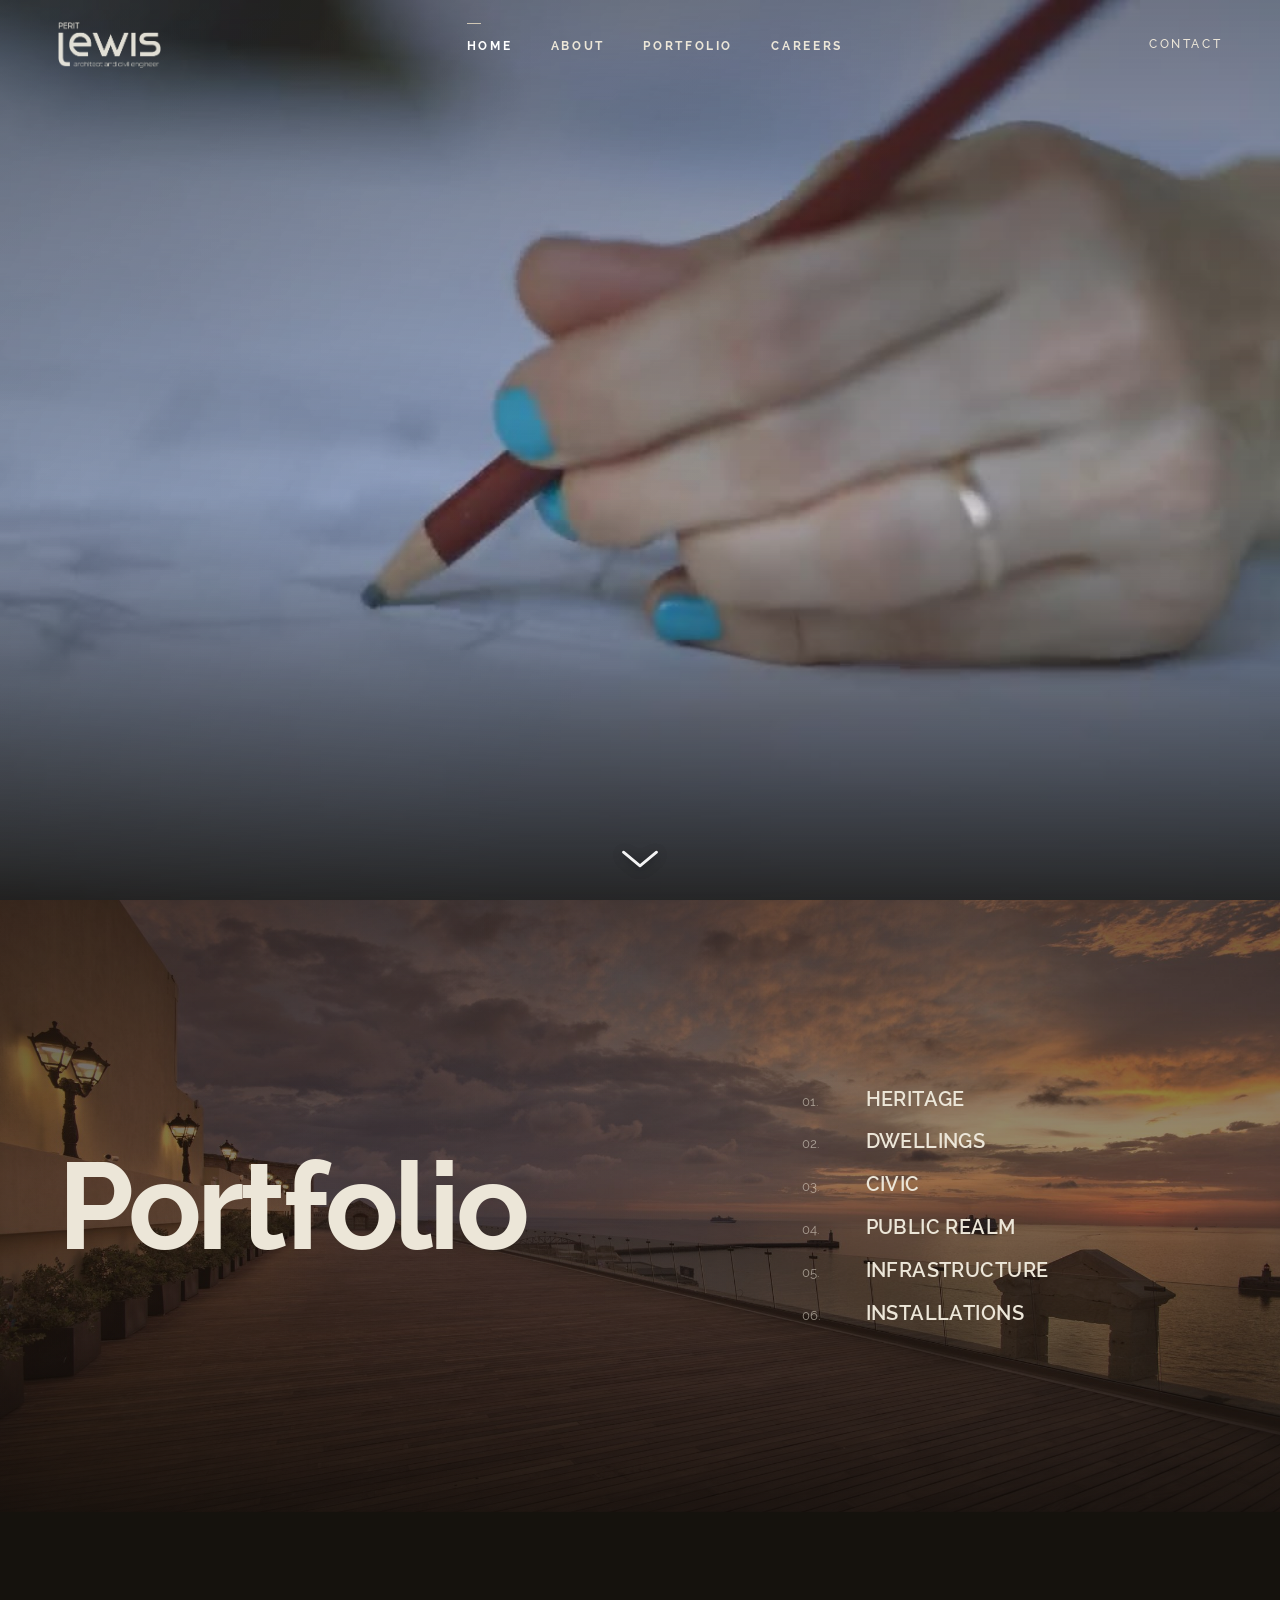
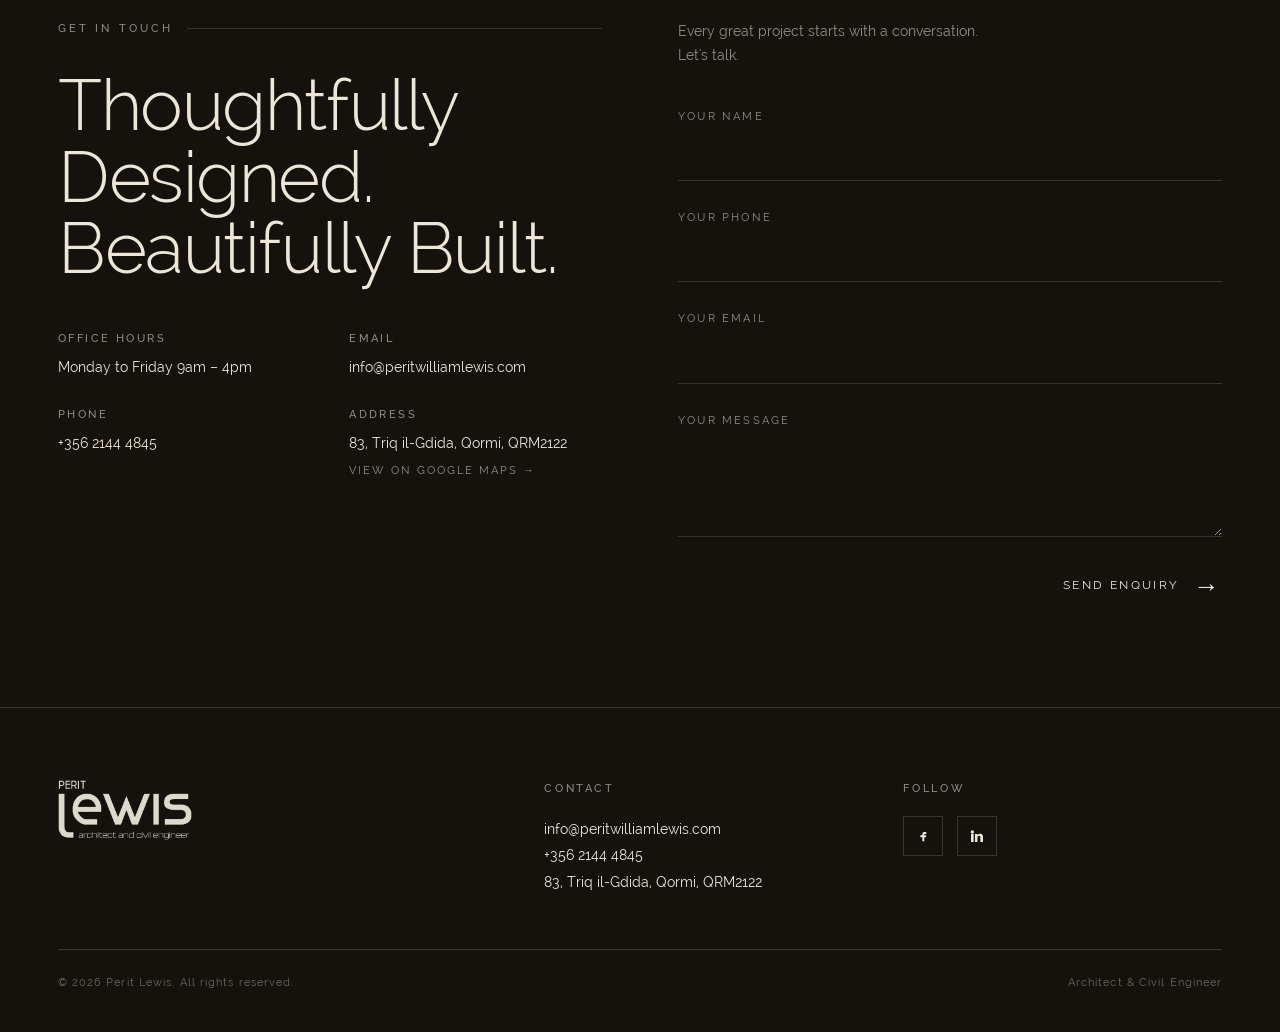
==== commit c6b4f390: "Swap logos for architect and civil engineer version" ====
--- a/index.html
+++ b/index.html
@@ -13,7 +13,7 @@
 
 <!-- ===================== HEADER ===================== -->
 <header class="site-head">
-  <a href="index.html" class="logo-link" aria-label="Perit Lewis"><img class="logo" src="assets/img/logo-light.png?v=2" alt="Perit Lewis — architect and civil engineer"></a>
+  <a href="index.html" class="logo-link" aria-label="Perit Lewis"><img class="logo" src="assets/img/logo-light.png?v=3" alt="Perit Lewis — architect and civil engineer"></a>
   <nav class="nav">
     <a href="index.html" class="active"><span class="n-main">Home</span></a>
     <a href="about.html"><span class="n-main">About</span></a>
@@ -118,7 +118,7 @@
 <footer class="site-foot">
   <div class="foot-grid">
     <div class="foot-col">
-      <a href="index.html" class="logo-link" aria-label="Perit Lewis"><img class="logo" src="assets/img/logo-light.png?v=2" alt="Perit Lewis — architect and civil engineer"></a>
+      <a href="index.html" class="logo-link" aria-label="Perit Lewis"><img class="logo" src="assets/img/logo-light.png?v=3" alt="Perit Lewis — architect and civil engineer"></a>
     </div>
     <div class="foot-col">
       <h4>Contact</h4>
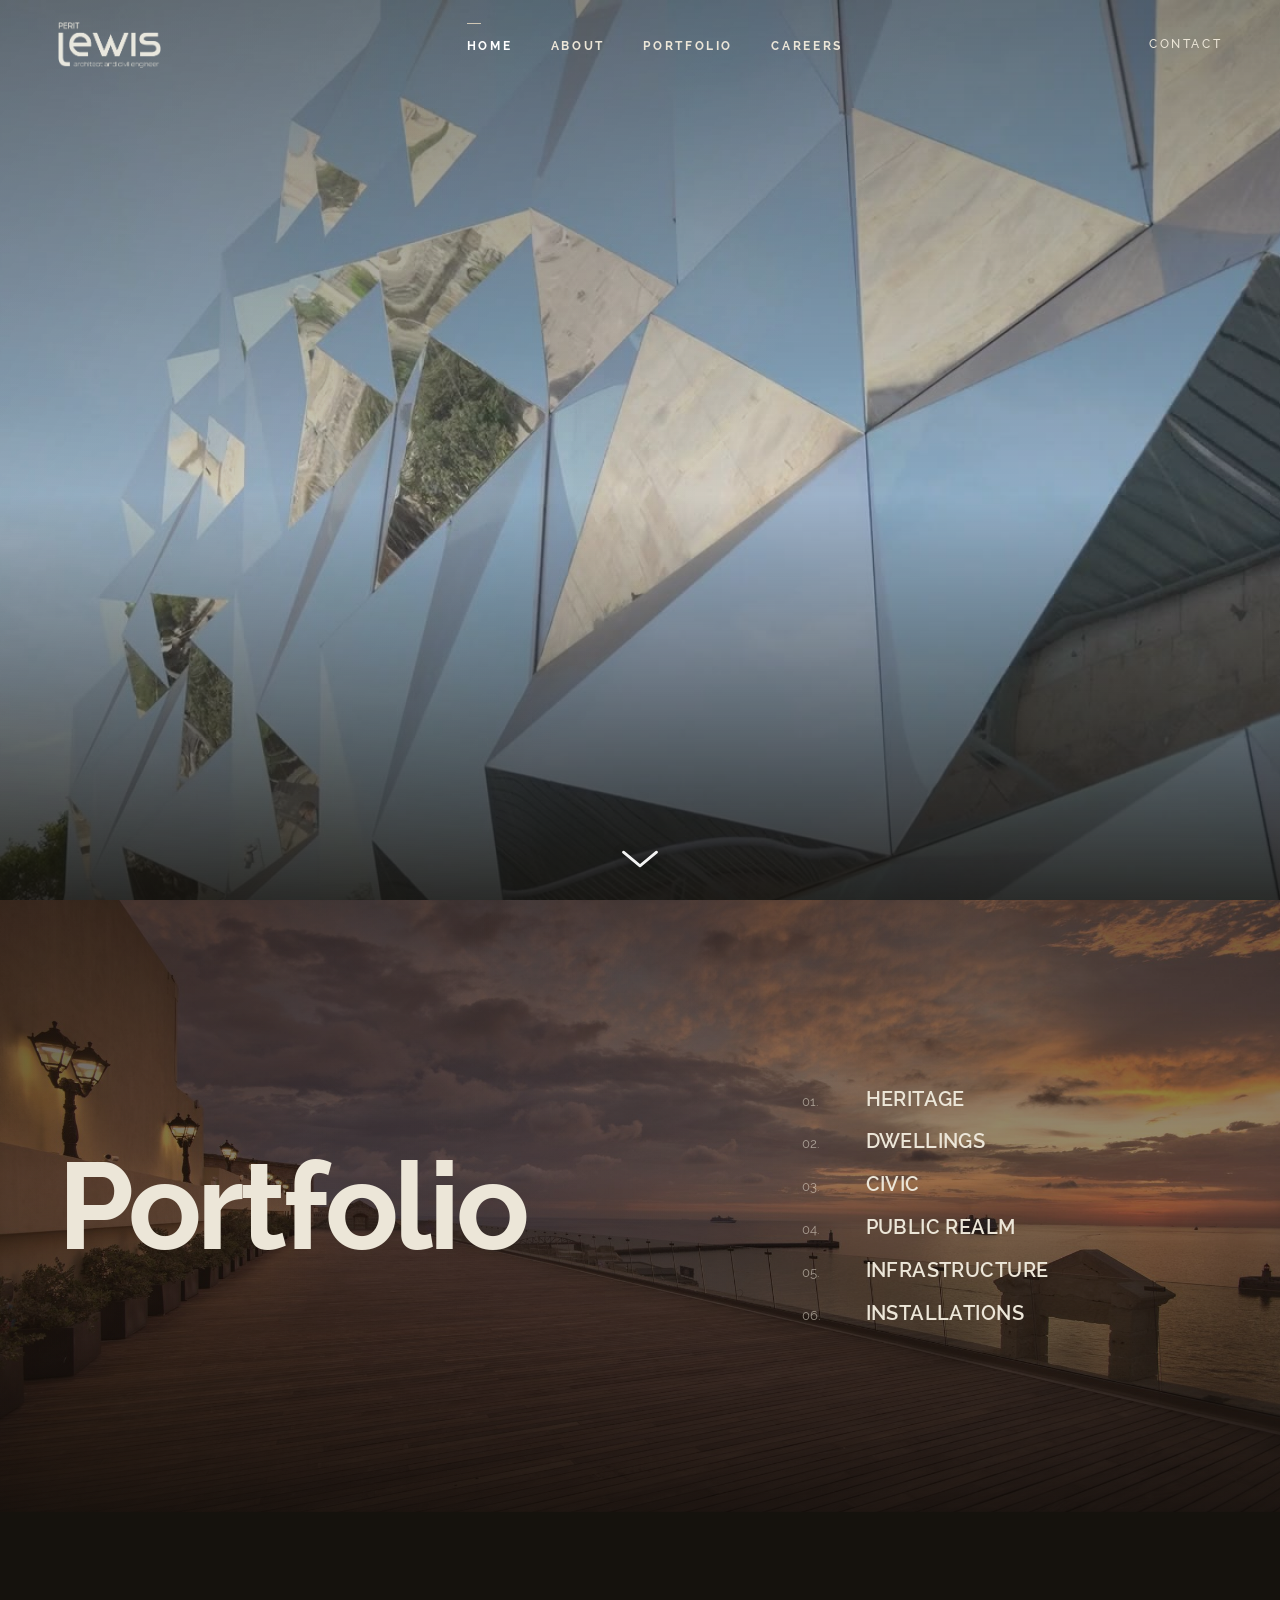
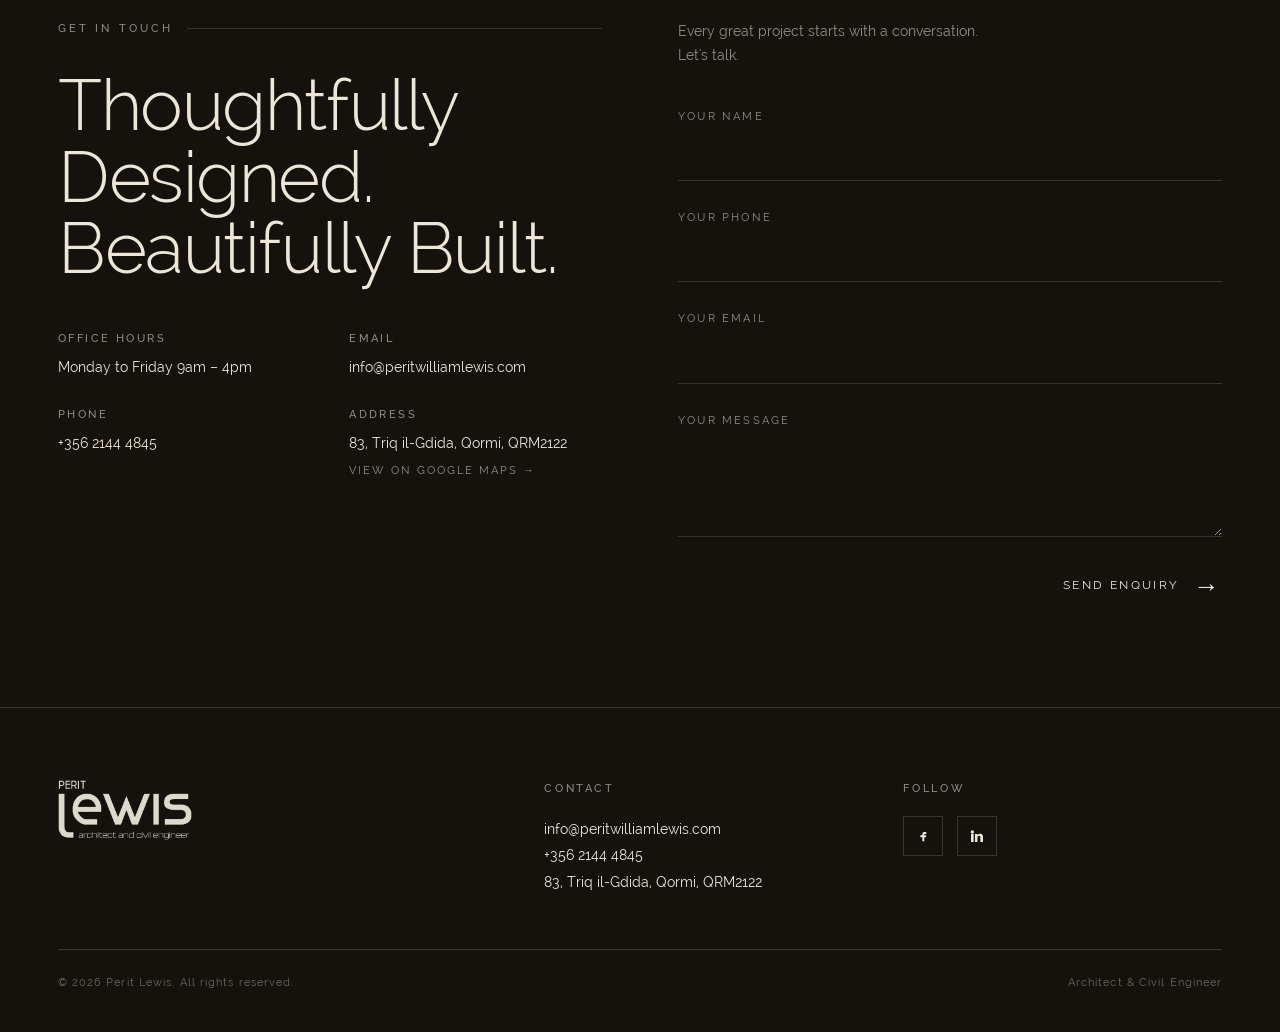
==== commit 2abc5321: "Hero: new Perit Lewis film, vertical on portrait screens, wide on desktop" ====
--- a/index.html
+++ b/index.html
@@ -7,7 +7,7 @@
 <meta name="description" content="Perit William Lewis — architecture and civil engineering. Heritage, dwellings, civic, public realm, infrastructure and installations.">
 <!-- KALLISTO: when licensed, add the Adobe Fonts kit here, e.g.
      <link rel="stylesheet" href="https://use.typekit.net/XXXXXXX.css"> -->
-<link rel="stylesheet" href="assets/style.css?v=4">
+<link rel="stylesheet" href="assets/style.css?v=5">
 </head>
 <body>
 
@@ -39,9 +39,20 @@
 <!-- ===================== HERO ===================== -->
 <section class="hero">
   <div class="hero-media">
-    <video class="hero-bg" autoplay muted loop playsinline preload="auto" poster="assets/video/hero-poster.jpg">
-      <source src="assets/video/hero.mp4" type="video/mp4">
-    </video>
+    <video class="hero-bg" autoplay muted loop playsinline preload="auto"></video>
+    <script>
+    (function(){
+      /* vertical film on portrait screens (phones), wide film everywhere else */
+      var v=document.currentScript.previousElementSibling, mq=matchMedia('(max-aspect-ratio: 1/1)');
+      function pick(){
+        var k=mq.matches?'mobile':'desktop', src='assets/video/hero-'+k+'.mp4';
+        if(v.getAttribute('src')===src) return;
+        v.poster='assets/video/hero-'+k+'-poster.jpg'; v.src=src; v.load();
+        var p=v.play(); if(p&&p.catch) p.catch(function(){});
+      }
+      pick(); (mq.addEventListener?mq.addEventListener('change',pick):mq.addListener(pick));
+    })();
+    </script>
   </div>
   <a class="hero-chevron" href="#pf" aria-label="Scroll down">
     <svg width="40" height="22" viewBox="0 0 28 16" aria-hidden="true"><path d="M2 3 L14 13 L26 3"/></svg>
@@ -71,7 +82,7 @@
       <li><a href="portfolio.html#infrastructure" data-img="assets/img/cat/general.jpg">
         <span class="n">05.</span><span class="nm">Infrastructure</span><span class="ds">Marsalforn Road / Greening Hompesch Road</span></a></li>
       <li><a href="portfolio.html#installations" data-img="assets/img/cat/structures.jpg">
-        <span class="n">06.</span><span class="nm">Installations</span><span class="ds">Malta Vision 2050</span></a></li>
+        <span class="n">06.</span><span class="nm">Installations</span><span class="ds">Malta Vision 2050 / Sigma</span></a></li>
     </ol>
   </div>
 </section>
--- a/assets/style.css
+++ b/assets/style.css
@@ -756,3 +756,5 @@
 .job-links{display:flex;flex-wrap:wrap;gap:8px 28px}
 /* About: "Perit Lewis" title never narrower than the photo beneath it */
 @media(max-width:820px){.na-title{font-size:18.6vw;white-space:nowrap}}
+/* Portfolio: project descriptions justified */
+.pp-narrative p{text-align:justify;hyphens:auto;-webkit-hyphens:auto}
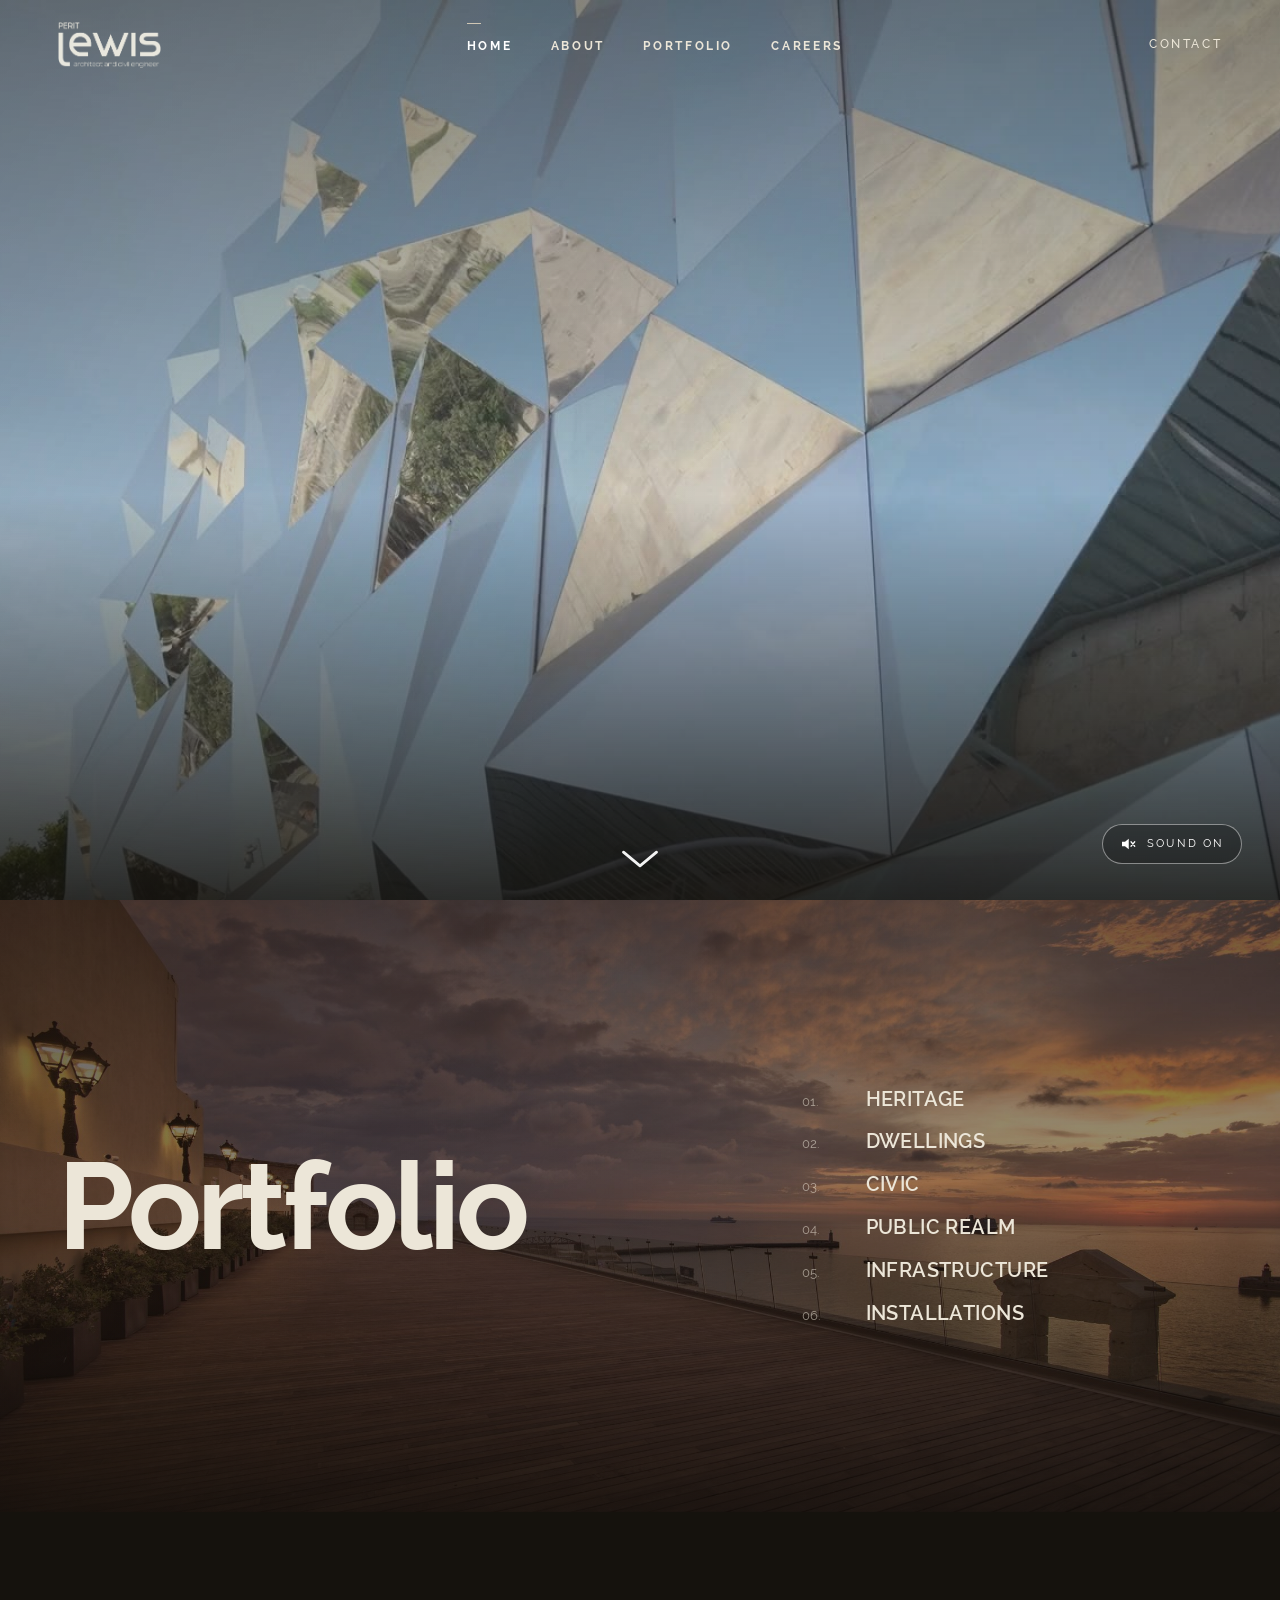
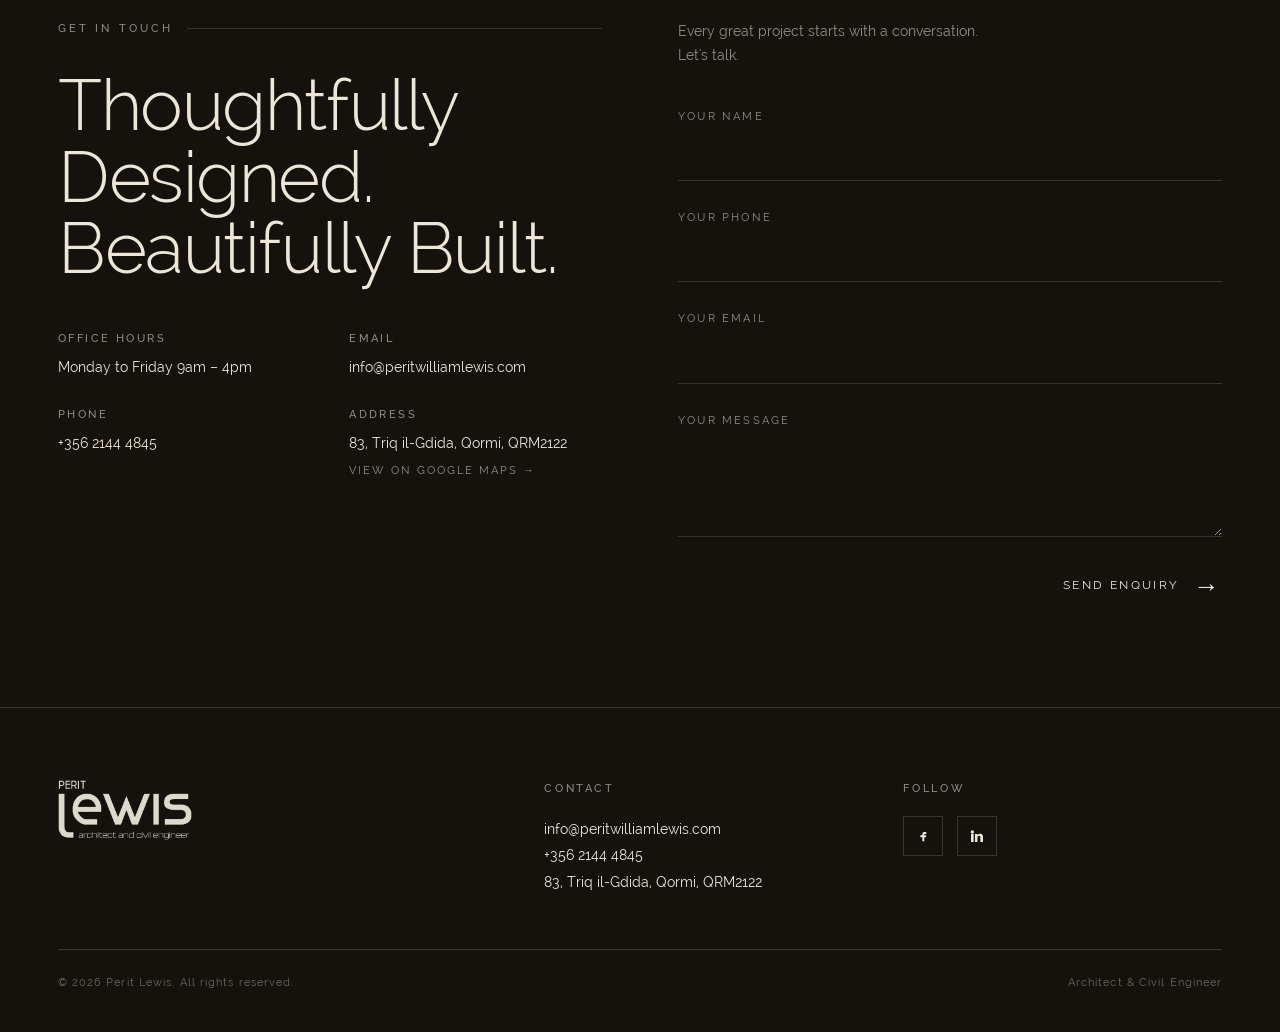
==== commit 41bfbe8a: "Hero: new Perit Lewis film with sound, vertical on phones, wide on desktop, sound on/off button" ====
--- a/index.html
+++ b/index.html
@@ -7,7 +7,7 @@
 <meta name="description" content="Perit William Lewis — architecture and civil engineering. Heritage, dwellings, civic, public realm, infrastructure and installations.">
 <!-- KALLISTO: when licensed, add the Adobe Fonts kit here, e.g.
      <link rel="stylesheet" href="https://use.typekit.net/XXXXXXX.css"> -->
-<link rel="stylesheet" href="assets/style.css?v=5">
+<link rel="stylesheet" href="assets/style.css?v=6">
 </head>
 <body>
 
@@ -54,6 +54,21 @@
     })();
     </script>
   </div>
+  <button class="hero-sound" type="button" aria-pressed="false" aria-label="Turn sound on">
+    <svg viewBox="0 0 24 24" aria-hidden="true"><path d="M4 9v6h4l5 4V5L8 9H4z"/><path class="w-on" d="M16 8.5a5 5 0 0 1 0 7M18.5 6a8.5 8.5 0 0 1 0 12"/><path class="w-off" d="M16 9l5 6M21 9l-5 6"/></svg>
+    <span class="lbl">Sound on</span>
+  </button>
+  <script>
+  (function(){
+    var b=document.querySelector('.hero-sound'), v=document.querySelector('.hero-bg');
+    b.addEventListener('click',function(){
+      v.muted=!v.muted; if(!v.muted){ v.volume=1; var p=v.play(); if(p&&p.catch)p.catch(function(){}); }
+      b.classList.toggle('on',!v.muted); b.setAttribute('aria-pressed',String(!v.muted));
+      b.setAttribute('aria-label',v.muted?'Turn sound on':'Turn sound off');
+      b.querySelector('.lbl').textContent=v.muted?'Sound on':'Sound off';
+    });
+  })();
+  </script>
   <a class="hero-chevron" href="#pf" aria-label="Scroll down">
     <svg width="40" height="22" viewBox="0 0 28 16" aria-hidden="true"><path d="M2 3 L14 13 L26 3"/></svg>
   </a>
--- a/assets/style.css
+++ b/assets/style.css
@@ -758,3 +758,12 @@
 @media(max-width:820px){.na-title{font-size:18.6vw;white-space:nowrap}}
 /* Portfolio: project descriptions justified */
 .pp-narrative p{text-align:justify;hyphens:auto;-webkit-hyphens:auto}
+/* Hero: sound toggle */
+.hero-sound{position:absolute;right:clamp(16px,3vw,40px);bottom:clamp(20px,4vh,40px);z-index:5;display:flex;align-items:center;gap:10px;
+  padding:10px 16px;border:1px solid rgba(255,255,255,.45);border-radius:999px;background:rgba(0,0,0,.25);color:#fff;
+  font:inherit;font-size:11px;letter-spacing:.2em;text-transform:uppercase;cursor:pointer;-webkit-backdrop-filter:blur(6px);backdrop-filter:blur(6px);transition:background .3s,border-color .3s}
+.hero-sound:hover{background:rgba(0,0,0,.45);border-color:#fff}
+.hero-sound svg{width:18px;height:18px;fill:none;stroke:currentColor;stroke-width:1.6;stroke-linecap:round;stroke-linejoin:round}
+.hero-sound svg path:first-child{fill:currentColor;stroke:none}
+.hero-sound .w-on{display:none}.hero-sound.on .w-on{display:inline}.hero-sound.on .w-off{display:none}
+@media(max-width:560px){.hero-sound .lbl{display:none}.hero-sound{padding:10px}}
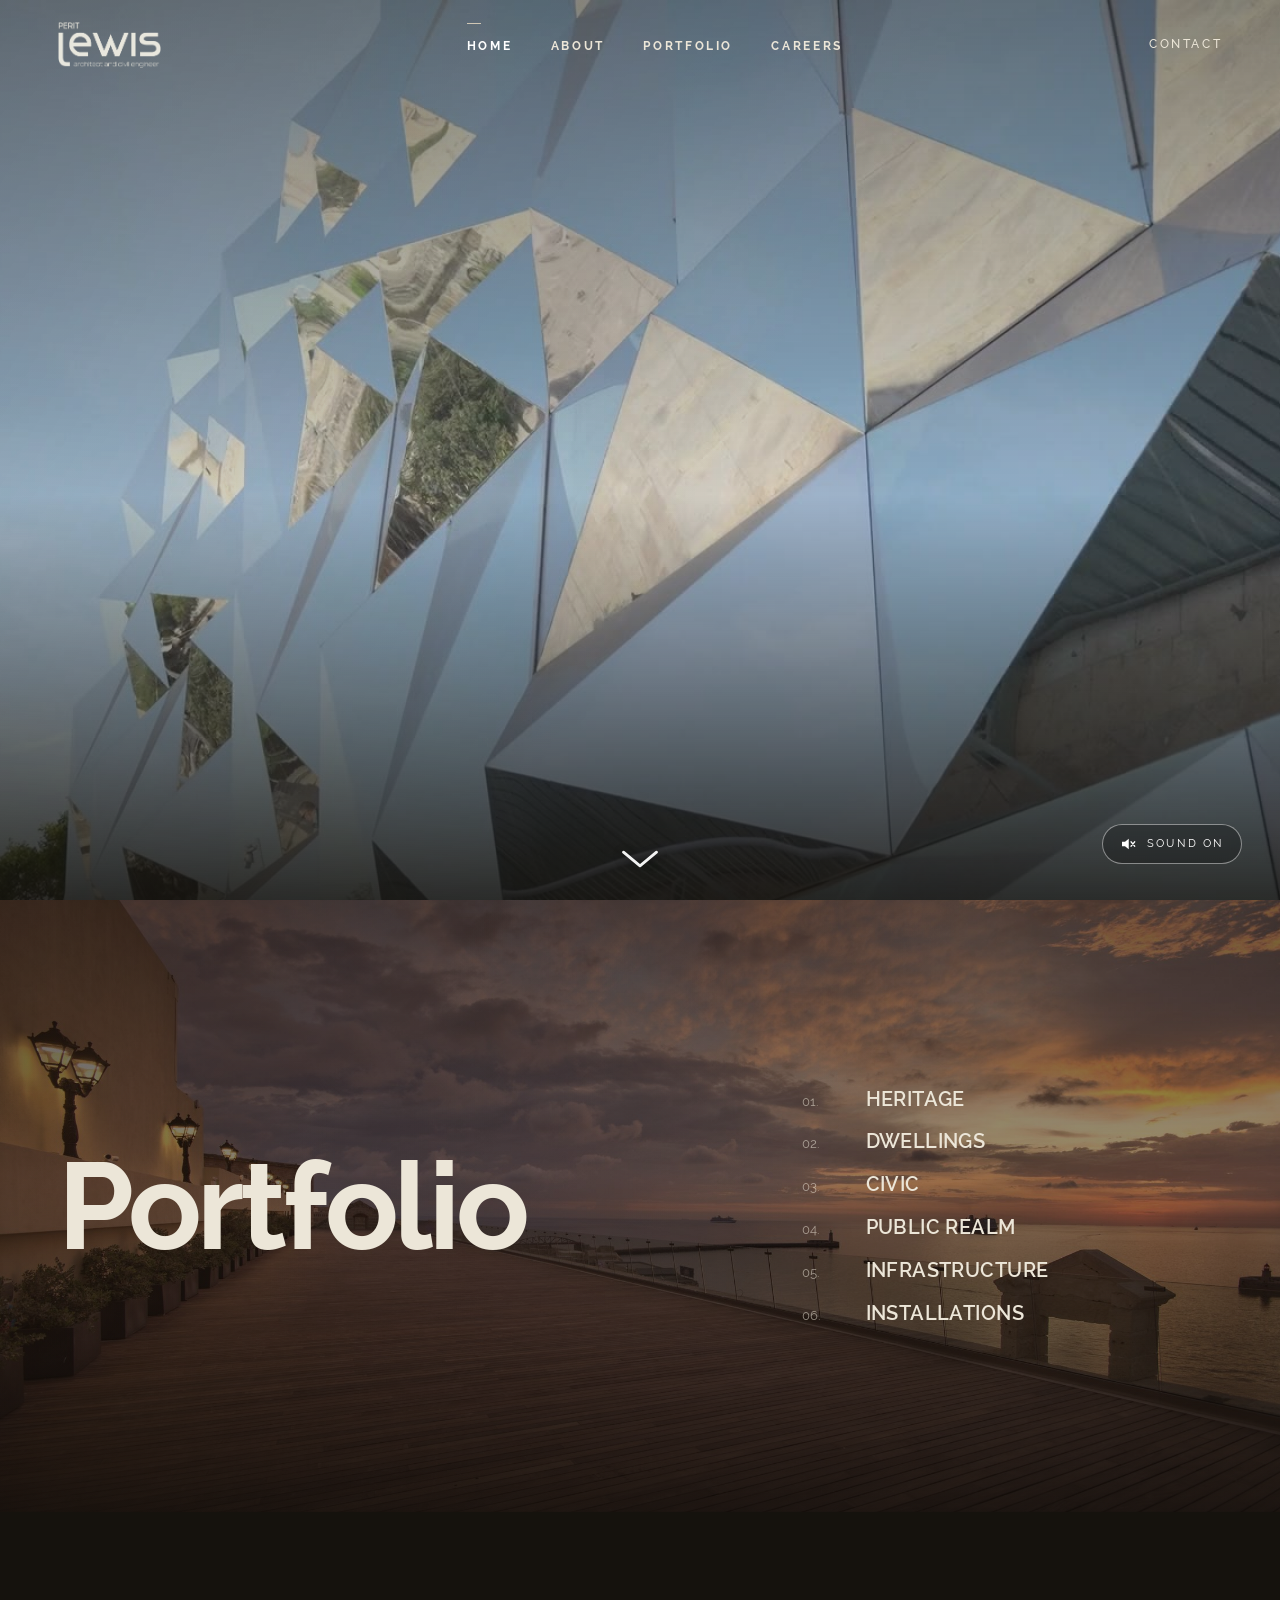
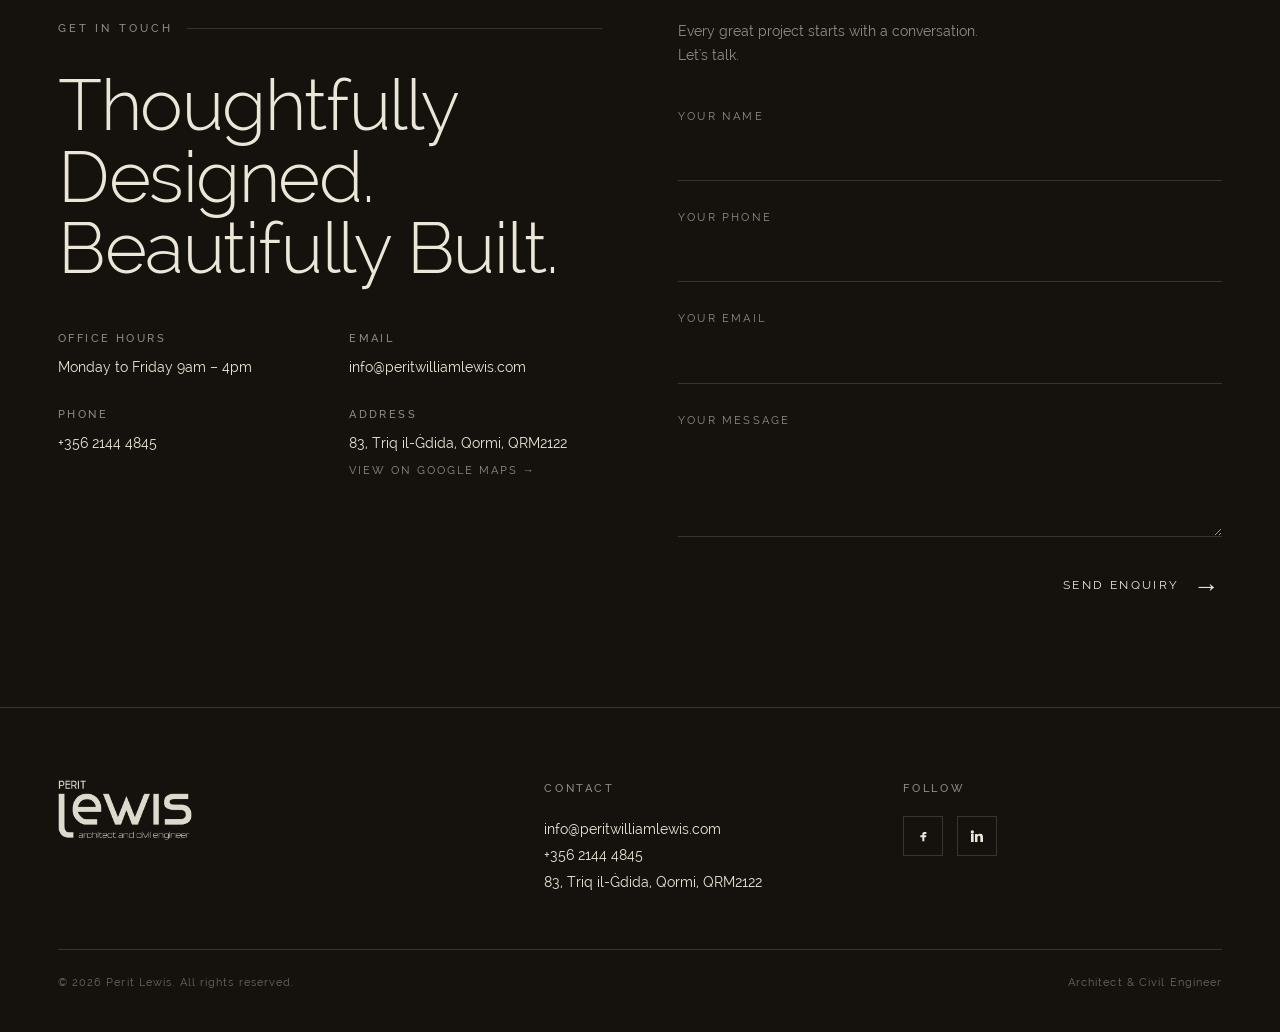
==== commit 9b46722d: "Careers text, Ġdida in address" ====
--- a/index.html
+++ b/index.html
@@ -112,7 +112,7 @@
         <div class="blk"><h4>Office Hours</h4><p>Monday to Friday 9am – 4pm</p></div>
         <div class="blk"><h4>Email</h4><a href="mailto:info@peritwilliamlewis.com">info@peritwilliamlewis.com</a></div>
         <div class="blk"><h4>Phone</h4><a href="tel:+35621444845">+356 2144 4845</a></div>
-        <div class="blk"><h4>Address</h4><a href="https://www.google.com/maps/search/?api=1&amp;query=83+Triq+il-Gdida+Qormi+QRM2122+Malta" target="_blank" rel="noopener">83, Triq il-Gdida, Qormi, QRM2122<span class="map-link">View on Google Maps →</span></a></div>
+        <div class="blk"><h4>Address</h4><a href="https://www.google.com/maps/search/?api=1&amp;query=83+Triq+il-Gdida+Qormi+QRM2122+Malta" target="_blank" rel="noopener">83, Triq il-Ġdida, Qormi, QRM2122<span class="map-link">View on Google Maps →</span></a></div>
       </div>
     </div>
     <div class="reveal">
@@ -150,7 +150,7 @@
       <h4>Contact</h4>
       <a href="mailto:info@peritwilliamlewis.com">info@peritwilliamlewis.com</a>
       <a href="tel:+35621444845">+356 2144 4845</a>
-      <a href="https://www.google.com/maps/search/?api=1&amp;query=83+Triq+il-Gdida+Qormi+QRM2122+Malta" target="_blank" rel="noopener">83, Triq il-Gdida, Qormi, QRM2122</a>
+      <a href="https://www.google.com/maps/search/?api=1&amp;query=83+Triq+il-Gdida+Qormi+QRM2122+Malta" target="_blank" rel="noopener">83, Triq il-Ġdida, Qormi, QRM2122</a>
     </div>
     <div class="foot-col">
       <h4>Follow</h4>
